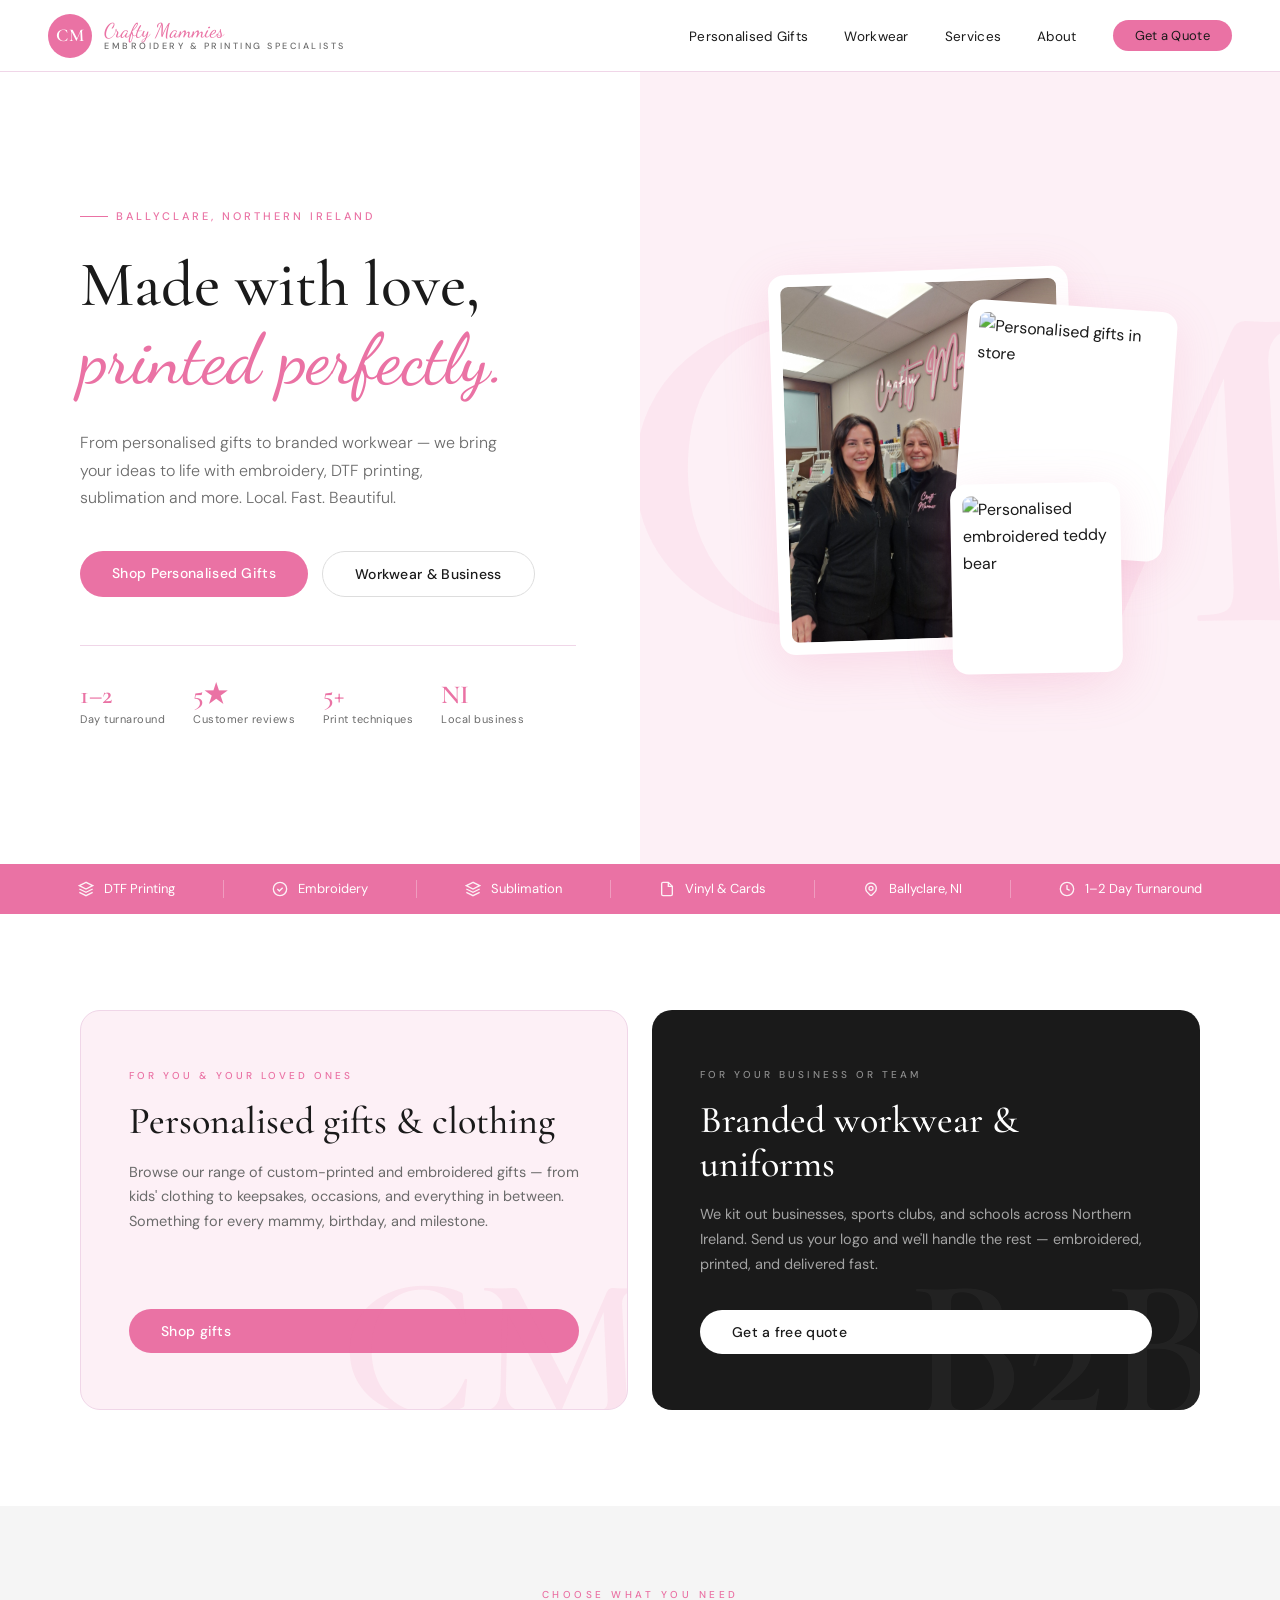
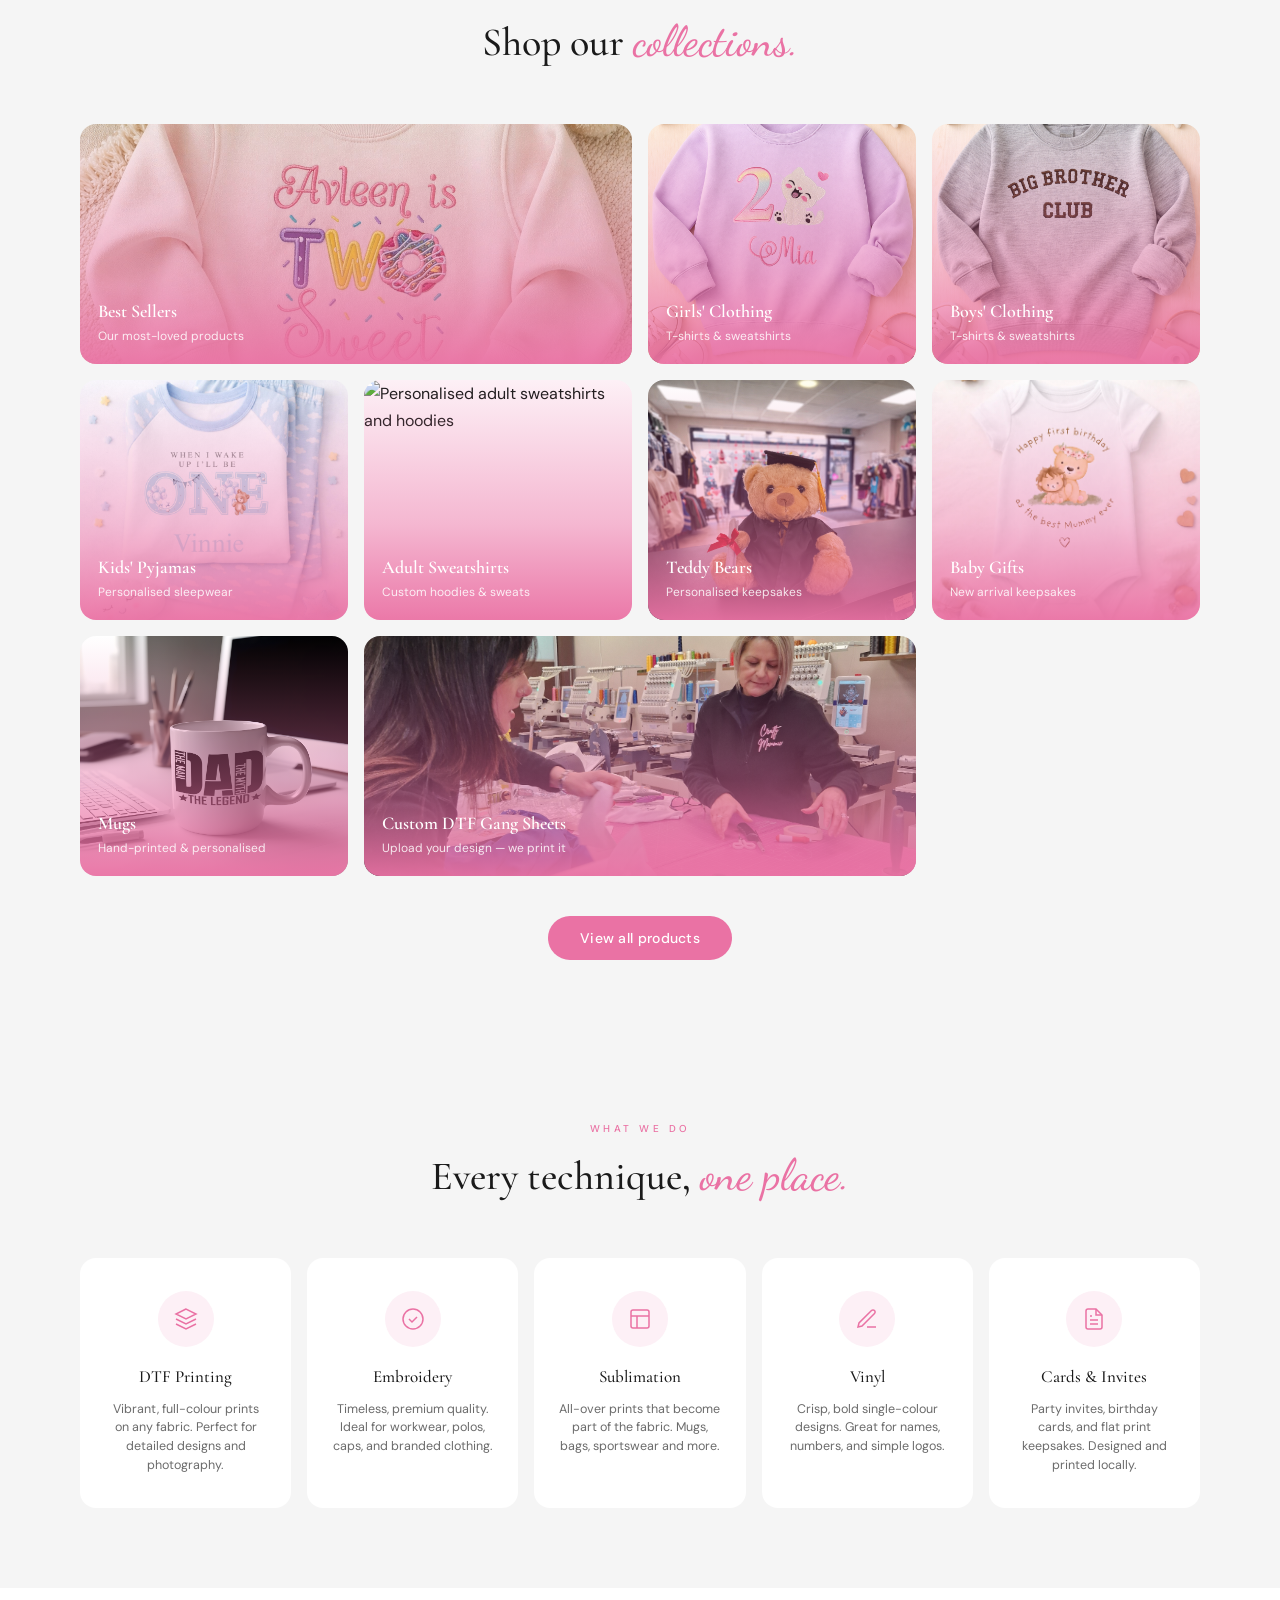
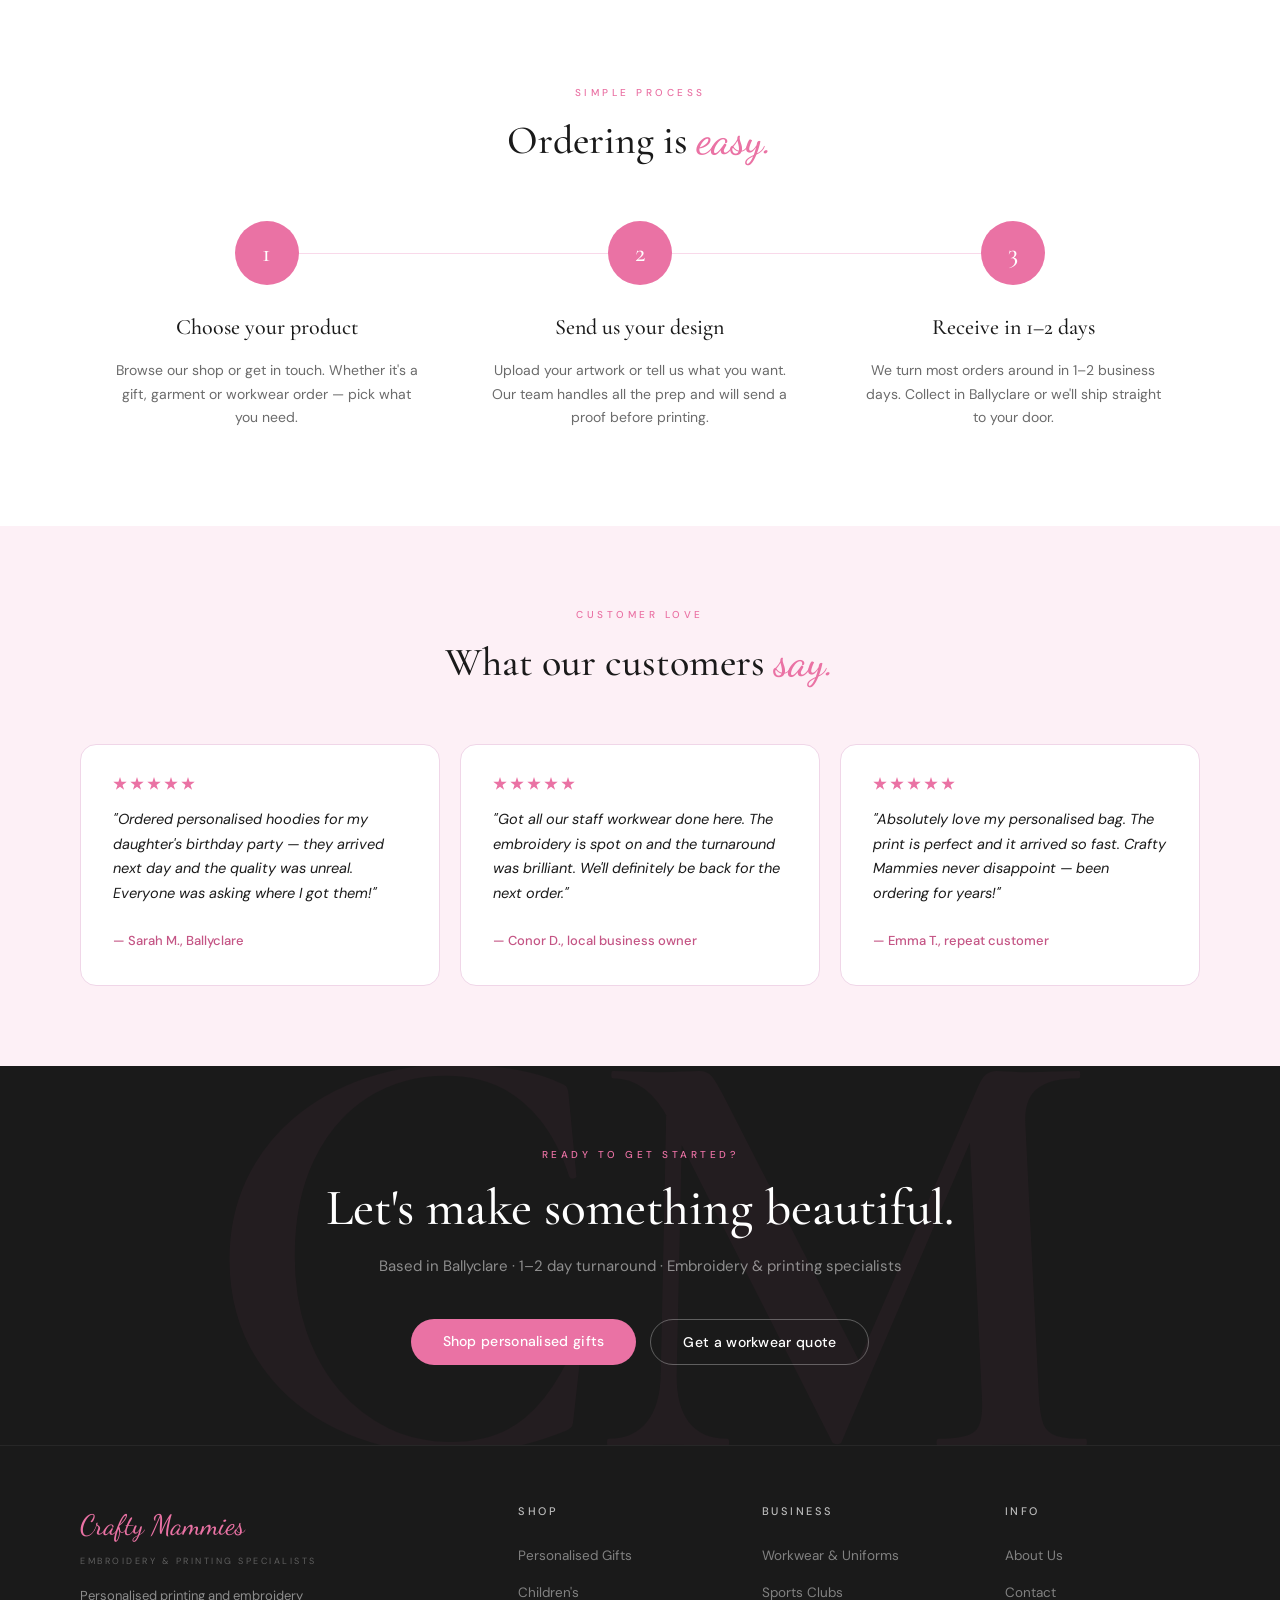
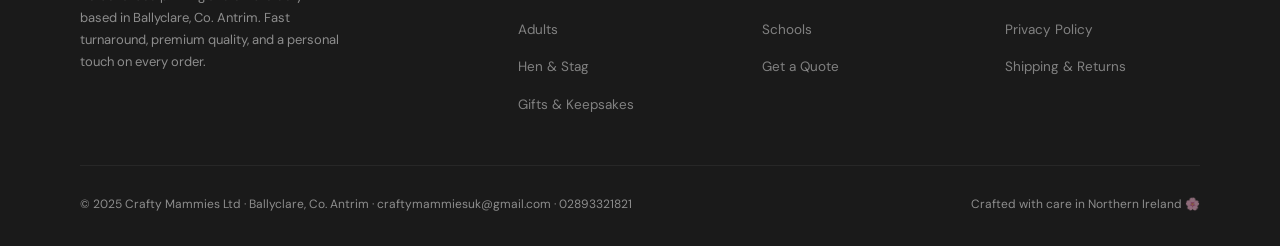
==== index.html @ 232da22d "new file:   .vscode/settings.json new file:   README.md new file:   assets/images/Adult_bag.png new " ====
<!DOCTYPE html>
<html lang="en">
<head>
  <meta charset="UTF-8">
  <meta name="viewport" content="width=device-width, initial-scale=1.0">

  <!-- SEO -->
  <title>Crafty Mammies | Embroidery &amp; Printing Specialists — Ballyclare, NI</title>
  <meta name="description" content="Personalised printing and embroidery based in Ballyclare, Northern Ireland. DTF printing, embroidery, sublimation, vinyl and more. Fast 1–2 day turnaround.">
  <meta name="keywords" content="embroidery Ballyclare, personalised printing NI, DTF printing Northern Ireland, workwear embroidery, custom gifts NI">
  <link rel="canonical" href="https://craftymammies.com/">

  <!-- Open Graph -->
  <meta property="og:title" content="Crafty Mammies | Embroidery &amp; Printing Specialists">
  <meta property="og:description" content="Personalised printing and embroidery based in Ballyclare, NI. Fast 1–2 day turnaround.">
  <meta property="og:image" content="assets/images/og-image.jpg">
  <meta property="og:url" content="https://craftymammies.com/">
  <meta property="og:type" content="website">

  <!-- Fonts -->
  <link rel="preconnect" href="https://fonts.googleapis.com">
  <link rel="preconnect" href="https://fonts.gstatic.com" crossorigin>
  <link href="https://fonts.googleapis.com/css2?family=Cormorant+Garamond:wght@400;500;600&family=DM+Sans:wght@300;400;500&family=Dancing+Script:wght@600&display=swap" rel="stylesheet">

  <!-- Styles -->
  <link rel="stylesheet" href="css/variables.css">
  <link rel="stylesheet" href="css/base.css">
  <link rel="stylesheet" href="css/components.css">
  <link rel="stylesheet" href="css/layout.css">
  <link rel="stylesheet" href="css/home.css">
  <link rel="stylesheet" href="css/responsive.css">

  <!-- Favicon -->
  <link rel="icon" type="image/png" href="assets/icons/favicon.png">
</head>
<body>

  <!-- ── NAV ── -->
  <header>
    <nav class="nav">
      <a href="index.html" class="nav-logo">
        <div class="nav-logo-badge"><span>CM</span></div>
        <div class="nav-logo-text">
          <span class="script">Crafty Mammies</span>
          <span class="tagline">Embroidery &amp; Printing Specialists</span>
        </div>
      </a>
      <ul class="nav-links">
        <li><a href="pages/gifts.html">Personalised Gifts</a></li>
        <li><a href="pages/workwear.html">Workwear</a></li>
        <li><a href="pages/services.html">Services</a></li>
        <li><a href="pages/about.html">About</a></li>
        <li><a href="pages/workwear.html#quote" class="btn btn-primary" style="padding: 9px 22px; font-size: 13px;">Get a Quote</a></li>
      </ul>
      <button class="nav-hamburger" aria-label="Open menu">
        <span></span><span></span><span></span>
      </button>
    </nav>
    <nav class="nav-mobile" aria-label="Mobile navigation">
      <button class="nav-mobile-close" aria-label="Close menu">&times;</button>
      <a href="index.html">Home</a>
      <a href="pages/gifts.html">Personalised Gifts</a>
      <a href="pages/workwear.html">Workwear</a>
      <a href="pages/services.html">Services</a>
      <a href="pages/about.html">About</a>
      <a href="pages/workwear.html#quote">Get a Quote</a>
    </nav>
  </header>

  <main>

    <!-- ── HERO ── -->
    <section class="hero">
      <div class="hero-left">
        <span class="hero-eyebrow">Ballyclare, Northern Ireland</span>
        <h1 class="hero-title">
          Made with love,
          <span class="script-word">printed perfectly.</span>
        </h1>
        <p class="hero-sub">From personalised gifts to branded workwear — we bring your ideas to life with embroidery, DTF printing, sublimation and more. Local. Fast. Beautiful.</p>
        <div class="hero-ctas">
          <a href="pages/gifts.html" class="btn btn-primary">Shop Personalised Gifts</a>
          <a href="pages/workwear.html" class="btn btn-secondary">Workwear &amp; Business</a>
        </div>
        <div class="hero-trust">
          <div class="trust-item">
            <span class="trust-num">1–2</span>
            <span class="trust-label">Day turnaround</span>
          </div>
          <div class="trust-item">
            <span class="trust-num">5★</span>
            <span class="trust-label">Customer reviews</span>
          </div>
          <div class="trust-item">
            <span class="trust-num">5+</span>
            <span class="trust-label">Print techniques</span>
          </div>
          <div class="trust-item">
            <span class="trust-num">NI</span>
            <span class="trust-label">Local business</span>
          </div>
        </div>
      </div>

      <div class="hero-right">
        <div class="hero-img-card main">
          <img src="assets/images/NicoleLivina.jpg" alt="Nicole and Lavinia at Crafty Mammies" />
        </div>

        <div class="hero-img-card secondary">
          <img src="assets/images/shop-interior.jpg" alt="Personalised gifts in store" />
        </div>

        <div class="hero-img-card tertiary">
          <img src="assets/images/teddy-theo.jpg" alt="Personalised embroidered teddy bear" />
        </div>
      </div>
    </section>

    <!-- ── TRUST BAR ── -->
    <div class="trust-bar" aria-label="Key features">
      <div class="trust-bar-item">
        <svg width="16" height="16" viewBox="0 0 24 24" fill="none" stroke="white" stroke-width="2"><path d="M12 2L2 7l10 5 10-5-10-5z"/><path d="M2 17l10 5 10-5"/><path d="M2 12l10 5 10-5"/></svg>
        DTF Printing
      </div>
      <div class="trust-bar-divider"></div>
      <div class="trust-bar-item">
        <svg width="16" height="16" viewBox="0 0 24 24" fill="none" stroke="white" stroke-width="2"><circle cx="12" cy="12" r="10"/><path d="M8 12l3 3 5-5"/></svg>
        Embroidery
      </div>
      <div class="trust-bar-divider"></div>
      <div class="trust-bar-item">
        <svg width="16" height="16" viewBox="0 0 24 24" fill="none" stroke="white" stroke-width="2"><path d="M12 2L2 7l10 5 10-5-10-5z"/><path d="M2 17l10 5 10-5"/><path d="M2 12l10 5 10-5"/></svg>
        Sublimation
      </div>
      <div class="trust-bar-divider"></div>
      <div class="trust-bar-item">
        <svg width="16" height="16" viewBox="0 0 24 24" fill="none" stroke="white" stroke-width="2"><path d="M14 2H6a2 2 0 00-2 2v16a2 2 0 002 2h12a2 2 0 002-2V8z"/><path d="M14 2v6h6"/></svg>
        Vinyl &amp; Cards
      </div>
      <div class="trust-bar-divider"></div>
      <div class="trust-bar-item">
        <svg width="16" height="16" viewBox="0 0 24 24" fill="none" stroke="white" stroke-width="2"><path d="M17.657 16.657L13.414 20.9a2 2 0 01-2.827 0l-4.244-4.243a8 8 0 1111.314 0z"/><circle cx="12" cy="11" r="3"/></svg>
        Ballyclare, NI
      </div>
      <div class="trust-bar-divider"></div>
      <div class="trust-bar-item">
        <svg width="16" height="16" viewBox="0 0 24 24" fill="none" stroke="white" stroke-width="2"><circle cx="12" cy="12" r="10"/><path d="M12 6v6l4 2"/></svg>
        1–2 Day Turnaround
      </div>
    </div>

    <!-- ── AUDIENCE SPLIT ── -->
    <section class="split-section">
      <div class="split-card gifts">
        <div class="split-card-eyebrow">For you &amp; your loved ones</div>
        <h2 class="split-card-title">Personalised gifts &amp; clothing</h2>
        <p class="split-card-body">Browse our range of custom-printed and embroidered gifts — from kids' clothing to keepsakes, occasions, and everything in between. Something for every mammy, birthday, and milestone.</p>
        <a href="pages/gifts.html" class="btn btn-primary">Shop gifts</a>
        <div class="split-card-deco">CM</div>
      </div>
      <div class="split-card workwear">
        <div class="split-card-eyebrow">For your business or team</div>
        <h2 class="split-card-title">Branded workwear &amp; uniforms</h2>
        <p class="split-card-body">We kit out businesses, sports clubs, and schools across Northern Ireland. Send us your logo and we'll handle the rest — embroidered, printed, and delivered fast.</p>
        <a href="pages/workwear.html#quote" class="btn btn-white">Get a free quote</a>
        <div class="split-card-deco">B2B</div>
      </div>
    </section>

    <!-- ── FEATURED PRODUCTS ── -->
    <section class="featured-section">
      <div class="section-header">
        <span class="section-eyebrow">Choose what you need</span>
        <h2 class="section-title">Shop our <span class="script-inline">collections.</span></h2>
      </div>
      <div class="featured-grid">

        <a href="https://craftymammies.com/collections/best-sellers" target="_blank" rel="noopener" class="featured-card featured-card--large">
          <img src="assets/images/Kids_Clothing.png" alt="Best Sellers — personalised kids clothing" loading="lazy" />
          <div class="featured-card-overlay">
            <span class="featured-card-label">Best Sellers</span>
            <span class="featured-card-sub">Our most-loved products</span>
          </div>
        </a>

        <a href="https://craftymammies.com/collections/girls" target="_blank" rel="noopener" class="featured-card">
          <img src="assets/images/mia.png" alt="Girls' personalised clothing" loading="lazy" />
          <div class="featured-card-overlay">
            <span class="featured-card-label">Girls' Clothing</span>
            <span class="featured-card-sub">T-shirts &amp; sweatshirts</span>
          </div>
        </a>

        <a href="https://craftymammies.com/collections/boys" target="_blank" rel="noopener" class="featured-card">
          <img src="assets/images/bigbrogrey.png" alt="Boys' personalised clothing" loading="lazy" />
          <div class="featured-card-overlay">
            <span class="featured-card-label">Boys' Clothing</span>
            <span class="featured-card-sub">T-shirts &amp; sweatshirts</span>
          </div>
        </a>

        <a href="https://craftymammies.com/collections/childrens-pyjamas" target="_blank" rel="noopener" class="featured-card">
          <img src="assets/images/gift2.jpg" alt="Personalised children's pyjamas" loading="lazy" />
          <div class="featured-card-overlay">
            <span class="featured-card-label">Kids' Pyjamas</span>
            <span class="featured-card-sub">Personalised sleepwear</span>
          </div>
        </a>

        <a href="https://craftymammies.com/collections/adult-sweatshirts" target="_blank" rel="noopener" class="featured-card">
          <img src="assets/images/Adults_Clothing.png" alt="Personalised adult sweatshirts and hoodies" loading="lazy" />
          <div class="featured-card-overlay">
            <span class="featured-card-label">Adult Sweatshirts</span>
            <span class="featured-card-sub">Custom hoodies &amp; sweats</span>
          </div>
        </a>

        <a href="https://craftymammies.com/collections/teddy-bears" target="_blank" rel="noopener" class="featured-card">
          <img src="assets/images/Teddy.png" alt="Personalised teddy bear gift" loading="lazy" />
          <div class="featured-card-overlay">
            <span class="featured-card-label">Teddy Bears</span>
            <span class="featured-card-sub">Personalised keepsakes</span>
          </div>
        </a>

        <a href="https://craftymammies.com/collections/baby" target="_blank" rel="noopener" class="featured-card">
          <img src="assets/images/gift3.png" alt="Personalised baby gifts" loading="lazy" />
          <div class="featured-card-overlay">
            <span class="featured-card-label">Baby Gifts</span>
            <span class="featured-card-sub">New arrival keepsakes</span>
          </div>
        </a>

        <a href="https://craftymammies.com/collections/mugs" target="_blank" rel="noopener" class="featured-card">
          <img src="assets/images/dad2.png" alt="Personalised printed mugs" loading="lazy" />
          <div class="featured-card-overlay">
            <span class="featured-card-label">Mugs</span>
            <span class="featured-card-sub">Hand-printed &amp; personalised</span>
          </div>
        </a>

        <a href="https://craftymammies.com/collections/custom-dtf-gang-sheets" target="_blank" rel="noopener" class="featured-card featured-card--large">
          <img src="assets/images/DTF.jpg" alt="Custom printing and design" loading="lazy" />
          <div class="featured-card-overlay">
            <span class="featured-card-label">Custom DTF Gang Sheets</span>
            <span class="featured-card-sub">Upload your design — we print it</span>
          </div>
        </a>

      </div>
      <div style="text-align:center; margin-top: 40px;">
        <a href="pages/gifts.html" class="btn btn-primary">View all products</a>
      </div>
    </section>

    <!-- ── SERVICES ── -->
    <section class="services-section">
      <div class="section-header">
        <span class="section-eyebrow">What we do</span>
        <h2 class="section-title">Every technique, <span class="script-inline">one place.</span></h2>
      </div>
      <div class="services-grid">
        <div class="service-card">
          <div class="service-icon">
            <svg width="24" height="24" viewBox="0 0 24 24" fill="none" stroke="#EA72A4" stroke-width="1.5"><path d="M12 2L2 7l10 5 10-5-10-5z"/><path d="M2 17l10 5 10-5"/><path d="M2 12l10 5 10-5"/></svg>
          </div>
          <div class="service-name">DTF Printing</div>
          <div class="service-desc">Vibrant, full-colour prints on any fabric. Perfect for detailed designs and photography.</div>
        </div>
        <div class="service-card">
          <div class="service-icon">
            <svg width="24" height="24" viewBox="0 0 24 24" fill="none" stroke="#EA72A4" stroke-width="1.5"><circle cx="12" cy="12" r="10"/><path d="M8 12l3 3 5-5"/></svg>
          </div>
          <div class="service-name">Embroidery</div>
          <div class="service-desc">Timeless, premium quality. Ideal for workwear, polos, caps, and branded clothing.</div>
        </div>
        <div class="service-card">
          <div class="service-icon">
            <svg width="24" height="24" viewBox="0 0 24 24" fill="none" stroke="#EA72A4" stroke-width="1.5"><rect x="3" y="3" width="18" height="18" rx="2"/><path d="M3 9h18M9 21V9"/></svg>
          </div>
          <div class="service-name">Sublimation</div>
          <div class="service-desc">All-over prints that become part of the fabric. Mugs, bags, sportswear and more.</div>
        </div>
        <div class="service-card">
          <div class="service-icon">
            <svg width="24" height="24" viewBox="0 0 24 24" fill="none" stroke="#EA72A4" stroke-width="1.5"><path d="M12 20h9"/><path d="M16.5 3.5a2.121 2.121 0 013 3L7 19l-4 1 1-4L16.5 3.5z"/></svg>
          </div>
          <div class="service-name">Vinyl</div>
          <div class="service-desc">Crisp, bold single-colour designs. Great for names, numbers, and simple logos.</div>
        </div>
        <div class="service-card">
          <div class="service-icon">
            <svg width="24" height="24" viewBox="0 0 24 24" fill="none" stroke="#EA72A4" stroke-width="1.5"><path d="M14 2H6a2 2 0 00-2 2v16a2 2 0 002 2h12a2 2 0 002-2V8z"/><path d="M14 2v6h6M16 13H8M16 17H8M10 9H8"/></svg>
          </div>
          <div class="service-name">Cards &amp; Invites</div>
          <div class="service-desc">Party invites, birthday cards, and flat print keepsakes. Designed and printed locally.</div>
        </div>
      </div>
    </section>

    <!-- ── HOW IT WORKS ── -->
    <section class="hiw-section">
      <div class="section-header">
        <span class="section-eyebrow">Simple process</span>
        <h2 class="section-title">Ordering is <span class="script-inline">easy.</span></h2>
      </div>
      <div class="hiw-steps">
        <div class="hiw-step">
          <div class="hiw-num">1</div>
          <h3 class="hiw-title">Choose your product</h3>
          <p class="hiw-body">Browse our shop or get in touch. Whether it's a gift, garment or workwear order — pick what you need.</p>
        </div>
        <div class="hiw-step">
          <div class="hiw-num">2</div>
          <h3 class="hiw-title">Send us your design</h3>
          <p class="hiw-body">Upload your artwork or tell us what you want. Our team handles all the prep and will send a proof before printing.</p>
        </div>
        <div class="hiw-step">
          <div class="hiw-num">3</div>
          <h3 class="hiw-title">Receive in 1–2 days</h3>
          <p class="hiw-body">We turn most orders around in 1–2 business days. Collect in Ballyclare or we'll ship straight to your door.</p>
        </div>
      </div>
    </section>

    <!-- ── REVIEWS ── -->
    <section class="reviews-section">
      <div class="section-header">
        <span class="section-eyebrow">Customer love</span>
        <h2 class="section-title">What our customers <span class="script-inline">say.</span></h2>
      </div>
      <div class="reviews-grid">
        <div class="review-card">
          <div class="review-stars"><div class="star"></div><div class="star"></div><div class="star"></div><div class="star"></div><div class="star"></div></div>
          <p class="review-text">"Ordered personalised hoodies for my daughter's birthday party — they arrived next day and the quality was unreal. Everyone was asking where I got them!"</p>
          <span class="review-author">— Sarah M., Ballyclare</span>
        </div>
        <div class="review-card">
          <div class="review-stars"><div class="star"></div><div class="star"></div><div class="star"></div><div class="star"></div><div class="star"></div></div>
          <p class="review-text">"Got all our staff workwear done here. The embroidery is spot on and the turnaround was brilliant. We'll definitely be back for the next order."</p>
          <span class="review-author">— Conor D., local business owner</span>
        </div>
        <div class="review-card">
          <div class="review-stars"><div class="star"></div><div class="star"></div><div class="star"></div><div class="star"></div><div class="star"></div></div>
          <p class="review-text">"Absolutely love my personalised bag. The print is perfect and it arrived so fast. Crafty Mammies never disappoint — been ordering for years!"</p>
          <span class="review-author">— Emma T., repeat customer</span>
        </div>
      </div>
    </section>

    <!-- ── CTA BANNER ── -->
    <section class="cta-banner">
      <p class="cta-banner-eyebrow">Ready to get started?</p>
      <h2 class="cta-banner-title">Let's make something <span class="script-inline">beautiful.</span></h2>
      <p class="cta-banner-sub">Based in Ballyclare &middot; 1–2 day turnaround &middot; Embroidery &amp; printing specialists</p>
      <div class="cta-banner-btns">
        <a href="pages/gifts.html" class="btn btn-primary">Shop personalised gifts</a>
        <a href="pages/workwear.html#quote" class="btn btn-outline-white">Get a workwear quote</a>
      </div>
    </section>

  </main>

  <!-- ── FOOTER ── -->
  <footer class="footer">
    <div class="footer-grid">
      <div class="footer-brand">
        <span class="script">Crafty Mammies</span>
        <span class="tagline">Embroidery &amp; Printing Specialists</span>
        <p>Personalised printing and embroidery based in Ballyclare, Co. Antrim. Fast turnaround, premium quality, and a personal touch on every order.</p>
      </div>
      <div class="footer-col">
        <h4>Shop</h4>
        <ul>
          <li><a href="pages/gifts.html">Personalised Gifts</a></li>
          <li><a href="pages/gifts.html#children">Children's</a></li>
          <li><a href="pages/gifts.html#adults">Adults</a></li>
          <li><a href="pages/gifts.html#hen-stag">Hen &amp; Stag</a></li>
          <li><a href="pages/gifts.html#gifts">Gifts &amp; Keepsakes</a></li>
        </ul>
      </div>
      <div class="footer-col">
        <h4>Business</h4>
        <ul>
          <li><a href="pages/workwear.html">Workwear &amp; Uniforms</a></li>
          <li><a href="pages/workwear.html#sports">Sports Clubs</a></li>
          <li><a href="pages/workwear.html#schools">Schools</a></li>
          <li><a href="pages/workwear.html#quote">Get a Quote</a></li>
        </ul>
      </div>
      <div class="footer-col">
        <h4>Info</h4>
        <ul>
          <li><a href="pages/about.html">About Us</a></li>
          <li><a href="pages/contact.html">Contact</a></li>
          <li><a href="pages/privacy.html">Privacy Policy</a></li>
          <li><a href="pages/shipping.html">Shipping &amp; Returns</a></li>
        </ul>
      </div>
    </div>
    <div class="footer-bottom">
      <span>© 2025 Crafty Mammies Ltd &middot; Ballyclare, Co. Antrim &middot; craftymammiesuk@gmail.com &middot; 02893321821</span>
      <span>Crafted with care in Northern Ireland 🌸</span>
    </div>
  </footer>

  <!-- Scripts -->
  <script src="js/nav.js"></script>

</body>
</html>
---- css/variables.css ----
/* =========================================
   CRAFTY MAMMIES — Design Tokens
   ========================================= */

:root {
  /* Brand colours */
  --pink:        #EA72A4;
  --pink-dark:   #c45585;
  --pink-light:  #f9d9ea;
  --pink-pale:   #fdf0f6;

  /* Neutrals */
  --black:       #1a1a1a;
  --grey:        #6b6b6b;
  --grey-light:  #f5f5f5;
  --white:       #ffffff;

  /* Typography */
  --serif:   'Cormorant Garamond', Georgia, serif;
  --script:  'Dancing Script', cursive;
  --sans:    'DM Sans', sans-serif;

  /* Spacing scale */
  --space-xs:   8px;
  --space-sm:   16px;
  --space-md:   24px;
  --space-lg:   48px;
  --space-xl:   80px;
  --space-2xl:  96px;

  /* Border radius */
  --radius-sm:  8px;
  --radius-md:  16px;
  --radius-lg:  20px;
  --radius-pill: 100px;

  /* Shadows */
  --shadow-card: 0 12px 48px rgba(234, 114, 164, 0.18);
  --shadow-soft: 0 4px 24px rgba(0, 0, 0, 0.06);

  /* Transitions */
  --transition: 0.2s ease;
}
---- css/base.css ----
/* =========================================
   CRAFTY MAMMIES — Reset & Base
   ========================================= */

*, *::before, *::after {
  box-sizing: border-box;
  margin: 0;
  padding: 0;
}

html {
  scroll-behavior: smooth;
  -webkit-text-size-adjust: 100%;
}

body {
  font-family: var(--sans);
  font-size: 16px;
  font-weight: 400;
  line-height: 1.7;
  color: var(--black);
  background: var(--white);
  overflow-x: hidden;
  -webkit-font-smoothing: antialiased;
  -moz-osx-font-smoothing: grayscale;
}

img {
  display: block;
  max-width: 100%;
  height: auto;
}

a {
  color: inherit;
  text-decoration: none;
}

ul, ol {
  list-style: none;
}

button {
  font-family: inherit;
  cursor: pointer;
  border: none;
  background: none;
}

input, textarea, select {
  font-family: inherit;
  font-size: inherit;
}

/* Utility: visually hidden (accessibility) */
.sr-only {
  position: absolute;
  width: 1px;
  height: 1px;
  padding: 0;
  margin: -1px;
  overflow: hidden;
  clip: rect(0, 0, 0, 0);
  white-space: nowrap;
  border-width: 0;
}

/* Utility: container */
.container {
  width: 100%;
  max-width: 1280px;
  margin: 0 auto;
  padding: 0 var(--space-xl);
}
---- css/components.css ----
/* =========================================
   CRAFTY MAMMIES — Components
   ========================================= */

/* ----- BUTTONS ----- */
.btn {
  display: inline-block;
  padding: 15px 32px;
  border-radius: var(--radius-pill);
  font-family: var(--sans);
  font-size: 14px;
  font-weight: 500;
  letter-spacing: 0.3px;
  line-height: 1;
  cursor: pointer;
  border: none;
  transition: background var(--transition), color var(--transition),
              border-color var(--transition), transform var(--transition);
  text-decoration: none;
}

.btn:hover { transform: translateY(-1px); }

.btn-primary {
  background: var(--pink);
  color: var(--white);
}
.btn-primary:hover { background: var(--pink-dark); }

.btn-secondary {
  background: transparent;
  color: var(--black);
  border: 1.5px solid #ddd;
}
.btn-secondary:hover { border-color: var(--pink); color: var(--pink); }

.btn-white {
  background: var(--white);
  color: var(--black);
}
.btn-white:hover { background: #f5f5f5; }

.btn-outline-white {
  background: transparent;
  color: var(--white);
  border: 1.5px solid rgba(255, 255, 255, 0.3);
}
.btn-outline-white:hover { border-color: var(--white); }

/* ----- SECTION HEADER ----- */
.section-header {
  text-align: center;
  margin-bottom: 56px;
}

.section-eyebrow {
  display: block;
  font-size: 10px;
  font-weight: 500;
  letter-spacing: 3.5px;
  text-transform: uppercase;
  color: var(--pink);
  margin-bottom: 12px;
}

.section-title {
  font-family: var(--serif);
  font-size: clamp(32px, 3.5vw, 40px);
  font-weight: 500;
  color: var(--black);
  line-height: 1.2;
}

.section-title .script-inline {
  font-family: var(--script);
  color: var(--pink);
  font-size: 1.1em;
}

/* ----- REVIEW CARD ----- */
.review-card {
  background: var(--white);
  border-radius: var(--radius-md);
  padding: 32px;
  border: 1px solid #f0d6e8;
}

.review-stars {
  display: flex;
  gap: 3px;
  margin-bottom: 16px;
}

.star {
  width: 14px;
  height: 14px;
  background: var(--pink);
  clip-path: polygon(50% 0%, 61% 35%, 98% 35%, 68% 57%,
                     79% 91%, 50% 70%, 21% 91%, 32% 57%,
                     2% 35%, 39% 35%);
}

.review-text {
  font-size: 14.5px;
  color: var(--black);
  line-height: 1.7;
  margin-bottom: 20px;
  font-style: italic;
}

.review-author {
  font-size: 13px;
  font-weight: 500;
  color: var(--pink-dark);
}

/* ----- SERVICE CARD ----- */
.service-card {
  background: var(--white);
  border-radius: var(--radius-md);
  padding: 32px 24px;
  text-align: center;
  border: 1px solid transparent;
  transition: border-color var(--transition), transform var(--transition),
              box-shadow var(--transition);
}

.service-card:hover {
  border-color: var(--pink-light);
  transform: translateY(-4px);
  box-shadow: 0 16px 40px rgba(234, 114, 164, 0.1);
}

.service-icon {
  width: 56px;
  height: 56px;
  background: var(--pink-pale);
  border-radius: 50%;
  display: flex;
  align-items: center;
  justify-content: center;
  margin: 0 auto 16px;
}

.service-name {
  font-family: var(--serif);
  font-size: 17px;
  font-weight: 500;
  margin-bottom: 8px;
  color: var(--black);
}

.service-desc {
  font-size: 12.5px;
  color: var(--grey);
  line-height: 1.5;
}

/* ----- TRUST BAR ----- */
.trust-bar {
  background: var(--pink);
  padding: 14px 48px;
  display: flex;
  align-items: center;
  justify-content: center;
  gap: 48px;
  overflow: hidden;
  flex-wrap: wrap;
}

.trust-bar-item {
  display: flex;
  align-items: center;
  gap: 10px;
  color: var(--white);
  font-size: 13px;
  font-weight: 400;
  white-space: nowrap;
}

.trust-bar-item svg { opacity: 0.9; flex-shrink: 0; }

.trust-bar-divider {
  width: 1px;
  height: 18px;
  background: rgba(255, 255, 255, 0.3);
}
---- css/layout.css ----
/* =========================================
   CRAFTY MAMMIES — Navigation
   ========================================= */

.nav {
  position: sticky;
  top: 0;
  z-index: 100;
  background: var(--white);
  border-bottom: 1px solid #f0d6e8;
  display: flex;
  align-items: center;
  justify-content: space-between;
  padding: 0 48px;
  height: 72px;
}

/* Logo */
.nav-logo {
  display: flex;
  align-items: center;
  gap: 12px;
  text-decoration: none;
}

.nav-logo-badge {
  width: 44px;
  height: 44px;
  background: var(--pink);
  border-radius: 50%;
  display: flex;
  align-items: center;
  justify-content: center;
  flex-shrink: 0;
}

.nav-logo-badge span {
  font-family: var(--serif);
  font-size: 18px;
  font-weight: 600;
  color: var(--white);
  letter-spacing: 1px;
}

.nav-logo-text {
  display: flex;
  flex-direction: column;
  line-height: 1.1;
}

.nav-logo-text .script {
  font-family: var(--script);
  font-size: 20px;
  color: var(--pink);
}

.nav-logo-text .tagline {
  font-size: 9px;
  letter-spacing: 2.5px;
  text-transform: uppercase;
  color: var(--grey);
  font-weight: 500;
}

/* Links */
.nav-links {
  display: flex;
  align-items: center;
  gap: 36px;
}

.nav-links a {
  font-size: 13.5px;
  font-weight: 400;
  color: var(--black);
  letter-spacing: 0.3px;
  transition: color var(--transition);
}

.nav-links a:hover,
.nav-links a.active {
  color: var(--pink);
}

/* Mobile hamburger (hidden on desktop) */
.nav-hamburger {
  display: none;
  flex-direction: column;
  gap: 5px;
  padding: 4px;
  cursor: pointer;
}

.nav-hamburger span {
  display: block;
  width: 24px;
  height: 2px;
  background: var(--black);
  border-radius: 2px;
  transition: transform var(--transition), opacity var(--transition);
}

/* Mobile nav drawer */
.nav-mobile {
  display: none;
  position: fixed;
  inset: 0;
  z-index: 200;
  background: var(--white);
  flex-direction: column;
  padding: 48px 32px;
  gap: 28px;
}

.nav-mobile.open { display: flex; }

.nav-mobile a {
  font-family: var(--serif);
  font-size: 28px;
  font-weight: 500;
  color: var(--black);
  transition: color var(--transition);
}

.nav-mobile a:hover { color: var(--pink); }

.nav-mobile-close {
  position: absolute;
  top: 24px;
  right: 24px;
  font-size: 28px;
  color: var(--grey);
  background: none;
  border: none;
  cursor: pointer;
  line-height: 1;
}


/* =========================================
   CRAFTY MAMMIES — Footer
   ========================================= */

.footer {
  background: var(--black);
  border-top: 1px solid rgba(255, 255, 255, 0.06);
  padding: 56px 80px 32px;
  color: rgba(255, 255, 255, 0.5);
}

.footer-grid {
  display: grid;
  grid-template-columns: 2fr 1fr 1fr 1fr;
  gap: 48px;
  margin-bottom: 48px;
}

.footer-brand .script {
  font-family: var(--script);
  font-size: 28px;
  color: var(--pink);
  display: block;
  margin-bottom: 4px;
}

.footer-brand .tagline {
  font-size: 9px;
  letter-spacing: 2.5px;
  text-transform: uppercase;
  color: rgba(255, 255, 255, 0.3);
  margin-bottom: 16px;
  display: block;
}

.footer-brand p {
  font-size: 13px;
  line-height: 1.7;
  max-width: 260px;
}

.footer-col h4 {
  font-size: 11px;
  letter-spacing: 2.5px;
  text-transform: uppercase;
  color: rgba(255, 255, 255, 0.7);
  font-weight: 500;
  margin-bottom: 20px;
}

.footer-col ul {
  display: flex;
  flex-direction: column;
  gap: 10px;
}

.footer-col ul li a {
  color: rgba(255, 255, 255, 0.45);
  font-size: 13.5px;
  transition: color var(--transition);
}

.footer-col ul li a:hover { color: var(--pink); }

.footer-bottom {
  display: flex;
  align-items: center;
  justify-content: space-between;
  padding-top: 28px;
  border-top: 1px solid rgba(255, 255, 255, 0.06);
  font-size: 12px;
}
---- css/home.css ----
/* =========================================
   CRAFTY MAMMIES — Homepage Sections
   ========================================= */

/* ----- HERO ----- */
.hero {
  min-height: 88vh;
  display: grid;
  grid-template-columns: 1fr 1fr;
  position: relative;
  overflow: hidden;
}

.hero-left {
  display: flex;
  flex-direction: column;
  justify-content: center;
  padding: 80px 64px 80px 80px;
  position: relative;
  z-index: 2;
}

.hero-eyebrow {
  display: inline-flex;
  align-items: center;
  gap: 8px;
  font-size: 11px;
  font-weight: 500;
  letter-spacing: 3px;
  text-transform: uppercase;
  color: var(--pink);
  margin-bottom: 24px;
}

.hero-eyebrow::before {
  content: '';
  display: block;
  width: 28px;
  height: 1px;
  background: var(--pink);
}

.hero-title {
  font-family: var(--serif);
  font-size: clamp(44px, 5vw, 68px);
  font-weight: 500;
  line-height: 1.1;
  color: var(--black);
  margin-bottom: 8px;
}

.hero-title .script-word {
  font-family: var(--script);
  color: var(--pink);
  font-size: clamp(52px, 5.5vw, 76px);
  display: block;
  line-height: 1.15;
}

.hero-sub {
  font-size: 16px;
  color: var(--grey);
  line-height: 1.7;
  max-width: 420px;
  margin-top: 20px;
  margin-bottom: 40px;
  font-weight: 300;
}

.hero-ctas {
  display: flex;
  gap: 14px;
  flex-wrap: wrap;
}

.hero-trust {
  display: flex;
  gap: 28px;
  margin-top: 48px;
  padding-top: 36px;
  border-top: 1px solid #f0d6e8;
}

.trust-item {
  display: flex;
  flex-direction: column;
  gap: 2px;
}

.trust-num {
  font-family: var(--serif);
  font-size: 26px;
  font-weight: 600;
  color: var(--pink);
  line-height: 1;
}

.trust-label {
  font-size: 11px;
  color: var(--grey);
  letter-spacing: 0.5px;
  font-weight: 400;
}

/* Hero right panel */
.hero-right {
  position: relative;
  overflow: hidden;
  background: var(--pink-pale);
}

.hero-right::before {
  content: 'CM';
  position: absolute;
  font-family: var(--serif);
  font-size: 480px;
  font-weight: 600;
  color: rgba(234, 114, 164, 0.08);
  top: 50%;
  left: 50%;
  transform: translate(-50%, -50%);
  line-height: 1;
  pointer-events: none;
  z-index: 0;
  letter-spacing: -20px;
}

.hero-image-stack {
  position: absolute;
  inset: 0;
  display: flex;
  align-items: center;
  justify-content: center;
  z-index: 1;
}

.hero-img-card {
  position: absolute;
  background: var(--white);
  border-radius: var(--radius-md);
  padding: 12px;
  box-shadow: var(--shadow-card);
  overflow: hidden;
}

.hero-img-card.main {
  width: 300px;
  height: 380px;
  top: 50%;
  left: 50%;
  transform: translate(-62%, -52%) rotate(-2deg);
}

.hero-img-card.secondary {
  width: 210px;
  height: 250px;
  top: 50%;
  left: 50%;
  transform: translate(0%, -65%) rotate(4deg);
}

.hero-img-card.tertiary {
  width: 170px;
  height: 190px;
  top: 50%;
  left: 50%;
  transform: translate(-5%, 8%) rotate(-1deg);
}

.hero-img-card img {
  width: 100%;
  height: 100%;
  object-fit: cover;
  border-radius: var(--radius-sm);
}

/* Show both Nicole & Lavinia in the main card */
.hero-img-card.main img {
  object-position: center 20%;
}

/* Shop interior — centre the display shelves */
.hero-img-card.secondary img {
  object-position: center center;
}

/* Teddy — focus on the bear, not the shelf below */
.hero-img-card.tertiary img {
  object-position: center 30%;
}

/* Placeholder (swap out when images arrive) */
.img-placeholder {
  width: 100%;
  height: 100%;
  background: var(--pink-light);
  border-radius: var(--radius-sm);
  display: flex;
  flex-direction: column;
  align-items: center;
  justify-content: center;
  gap: 8px;
}

.img-placeholder svg { opacity: 0.4; }

.img-placeholder span {
  font-size: 11px;
  color: var(--pink-dark);
  letter-spacing: 1px;
  font-weight: 500;
  opacity: 0.7;
}


/* ----- SPLIT SECTION (audience split) ----- */
.split-section {
  padding: 96px 80px;
  display: grid;
  grid-template-columns: 1fr 1fr;
  gap: 24px;
}

.split-card {
  border-radius: var(--radius-lg);
  padding: 56px 48px;
  position: relative;
  overflow: hidden;
  display: flex;
  flex-direction: column;
  min-height: 400px;
}

.split-card.gifts {
  background: var(--pink-pale);
  border: 1px solid #f0d6e8;
}

.split-card.workwear {
  background: var(--black);
  color: var(--white);
}

.split-card-eyebrow {
  font-size: 10px;
  letter-spacing: 3px;
  text-transform: uppercase;
  font-weight: 500;
  margin-bottom: 16px;
}

.split-card.gifts .split-card-eyebrow { color: var(--pink); }
.split-card.workwear .split-card-eyebrow { color: rgba(255, 255, 255, 0.5); }

.split-card-title {
  font-family: var(--serif);
  font-size: 38px;
  font-weight: 500;
  line-height: 1.15;
  margin-bottom: 16px;
}

.split-card.workwear .split-card-title { color: var(--white); }

.split-card-body {
  font-size: 14.5px;
  line-height: 1.7;
  margin-bottom: 32px;
  flex: 1;
}

.split-card.gifts .split-card-body { color: var(--grey); }
.split-card.workwear .split-card-body { color: rgba(255, 255, 255, 0.6); }

.split-card-deco {
  position: absolute;
  font-family: var(--serif);
  font-size: 200px;
  font-weight: 600;
  line-height: 1;
  bottom: -40px;
  right: -20px;
  pointer-events: none;
}

.split-card.gifts .split-card-deco { color: rgba(234, 114, 164, 0.1); }
.split-card.workwear .split-card-deco { color: rgba(255, 255, 255, 0.04); }


/* ----- SERVICES SECTION ----- */
.services-section {
  padding: 80px;
  background: var(--grey-light);
}

.services-grid {
  display: grid;
  grid-template-columns: repeat(5, 1fr);
  gap: 16px;
}


/* ----- HOW IT WORKS ----- */
.hiw-section {
  padding: 96px 80px;
  background: var(--white);
}

.hiw-steps {
  display: grid;
  grid-template-columns: repeat(3, 1fr);
  gap: 0;
  margin-top: 56px;
  position: relative;
}

.hiw-steps::before {
  content: '';
  position: absolute;
  top: 32px;
  left: calc(16.66% + 16px);
  right: calc(16.66% + 16px);
  height: 1px;
  background: var(--pink-light);
  z-index: 0;
}

.hiw-step {
  text-align: center;
  padding: 0 32px;
  position: relative;
  z-index: 1;
}

.hiw-num {
  width: 64px;
  height: 64px;
  background: var(--pink);
  color: var(--white);
  border-radius: 50%;
  display: flex;
  align-items: center;
  justify-content: center;
  font-family: var(--serif);
  font-size: 26px;
  font-weight: 500;
  margin: 0 auto 24px;
}

.hiw-title {
  font-family: var(--serif);
  font-size: 22px;
  font-weight: 500;
  margin-bottom: 12px;
}

.hiw-body {
  font-size: 14px;
  color: var(--grey);
  line-height: 1.7;
}


/* ----- REVIEWS SECTION ----- */
.reviews-section {
  background: var(--pink-pale);
  padding: 80px;
}

.reviews-grid {
  display: grid;
  grid-template-columns: repeat(3, 1fr);
  gap: 20px;
  margin-top: 48px;
}


/* ----- CTA BANNER ----- */
.cta-banner {
  background: var(--black);
  padding: 80px;
  text-align: center;
  position: relative;
  overflow: hidden;
}

.cta-banner::before {
  content: 'CM';
  position: absolute;
  font-family: var(--serif);
  font-size: 600px;
  font-weight: 600;
  color: rgba(234, 114, 164, 0.04);
  top: 50%;
  left: 50%;
  transform: translate(-50%, -50%);
  pointer-events: none;
  letter-spacing: -20px;
  line-height: 1;
}

.cta-banner-eyebrow {
  font-size: 10px;
  letter-spacing: 3.5px;
  text-transform: uppercase;
  color: var(--pink);
  font-weight: 500;
  margin-bottom: 16px;
}

.cta-banner-title {
  font-family: var(--serif);
  font-size: clamp(36px, 4vw, 52px);
  font-weight: 500;
  color: var(--white);
  line-height: 1.15;
  margin-bottom: 16px;
  position: relative;
  z-index: 1;
}

.cta-banner-sub {
  color: rgba(255, 255, 255, 0.5);
  font-size: 15px;
  margin-bottom: 40px;
  position: relative;
  z-index: 1;
}

.cta-banner-btns {
  display: flex;
  gap: 14px;
  justify-content: center;
  position: relative;
  z-index: 1;
  flex-wrap: wrap;
}


/* ----- ANIMATIONS ----- */
@keyframes fadeUp {
  from { opacity: 0; transform: translateY(20px); }
  to   { opacity: 1; transform: translateY(0); }
}

.hero-eyebrow { animation: fadeUp 0.6s ease both; animation-delay: 0.1s; }
.hero-title   { animation: fadeUp 0.6s ease both; animation-delay: 0.2s; }
.hero-sub     { animation: fadeUp 0.6s ease both; animation-delay: 0.3s; }
.hero-ctas    { animation: fadeUp 0.6s ease both; animation-delay: 0.4s; }
.hero-trust   { animation: fadeUp 0.6s ease both; animation-delay: 0.5s; }
.hero-right   { animation: fadeUp 0.6s ease both; animation-delay: 0.2s; }

/* ── FEATURED PRODUCTS GRID ── */
.featured-section {
  padding: 80px;
  background: var(--grey-light);
}

.featured-grid {
  display: grid;
  grid-template-columns: repeat(4, 1fr);
  grid-auto-rows: 240px;
  gap: 16px;
  margin-top: 48px;
}

.featured-card {
  position: relative;
  border-radius: var(--radius-md);
  overflow: hidden;
  text-decoration: none;
  display: block;
  background: var(--pink-pale);
}

.featured-card--large {
  grid-column: span 2;
}

.featured-card img {
  width: 100%;
  height: 100%;
  object-fit: cover;
  transition: transform 0.4s ease;
  display: block;
}

.featured-card:hover img {
  transform: scale(1.06);
}

.featured-card-overlay {
  position: absolute;
  inset: 0;
  padding: 18px;
  display: flex;
  flex-direction: column;
  justify-content: flex-end;
  background: linear-gradient(
    to top,
    rgba(234, 114, 164, 0.95) 0%,
    rgba(234, 114, 164, 0.45) 40%,
    rgba(234, 114, 164, 0.00) 100%
  );
  z-index: 2;
}

.featured-card-label {
  font-family: var(--serif);
  font-size: 18px;
  font-weight: 600;
  color: #ffffff;
  line-height: 1.2;
  margin-bottom: 3px;
}

.featured-card-sub {
  font-size: 12px;
  color: rgba(255, 255, 255, 0.85);
  font-weight: 400;
}

@media (max-width: 1024px) {
  .featured-section { padding: 64px 48px; }
  .featured-grid { grid-template-columns: repeat(3, 1fr); grid-auto-rows: 200px; }
  .featured-card--large { grid-column: span 2; }
}

@media (max-width: 768px) {
  .featured-section { padding: 48px 20px; }
  .featured-grid { grid-template-columns: repeat(2, 1fr); grid-auto-rows: 170px; gap: 10px; }
  .featured-card--large { grid-column: span 2; }
  .featured-card-label { font-size: 15px; }
}
---- css/responsive.css ----
/* =========================================
   CRAFTY MAMMIES — Responsive
   Breakpoints: tablet 1024px, mobile 768px
   ========================================= */

/* ---- TABLET ---- */
@media (max-width: 1024px) {

  .container { padding: 0 var(--space-lg); }

  .nav { padding: 0 32px; }
  .nav-links { gap: 24px; }

  .hero {
    min-height: auto;
    grid-template-columns: 1fr;
  }

  .hero-left { padding: 64px 48px; }

  .hero-right { min-height: 380px; }

  .split-section { padding: var(--space-xl) 48px; }

  .services-grid { grid-template-columns: repeat(3, 1fr); }

  .footer { padding: 48px 48px 28px; }

  .footer-grid {
    grid-template-columns: 1fr 1fr;
    gap: 36px;
  }

  .footer-brand { grid-column: 1 / -1; }
}

/* ---- MOBILE ---- */
@media (max-width: 768px) {

  .container { padding: 0 var(--space-sm); }

  /* Nav */
  .nav { padding: 0 20px; height: 64px; }
  .nav-links { display: none; }
  .nav-hamburger { display: flex; }

  /* Hero layout */
  .hero { grid-template-columns: 1fr; }

  .hero-left { padding: 48px 24px 40px; }

  .hero-right { min-height: 380px; }

  .hero-ctas { flex-direction: column; }
  .hero-ctas .btn { text-align: center; width: 100%; }

  /* Trust stats — 2×2 grid on mobile */
  .hero-trust {
    display: grid;
    grid-template-columns: 1fr 1fr;
    gap: 20px 16px;
    margin-top: 36px;
    padding-top: 28px;
  }

  .trust-num { font-size: 22px; }
  .trust-label { font-size: 11px; }

  /* Hero image cards — scale down for mobile */
  .hero-img-card { padding: 8px; }

  .hero-img-card.main {
    width: 190px;
    height: 240px;
    transform: translate(-62%, -52%) rotate(-2deg);
  }

  .hero-img-card.secondary {
    width: 135px;
    height: 162px;
    transform: translate(0%, -65%) rotate(4deg);
  }

  .hero-img-card.tertiary {
    width: 112px;
    height: 126px;
    transform: translate(-5%, 8%) rotate(-1deg);
  }

  /* Trust bar */
  .trust-bar {
    padding: 14px 24px;
    gap: 24px;
    justify-content: flex-start;
    overflow-x: auto;
    -webkit-overflow-scrolling: touch;
  }

  .trust-bar-divider { display: none; }

  /* Split section */
  .split-section {
    padding: 48px 20px;
    grid-template-columns: 1fr;
  }

  .split-card {
    min-height: auto;
    padding: 40px 28px;
  }

  /* Services */
  .services-section { padding: 56px 20px; }

  .services-grid {
    grid-template-columns: repeat(2, 1fr);
    gap: 12px;
  }

  .services-grid .service-card:last-child { grid-column: 1 / -1; }

  /* How it works */
  .hiw-section { padding: 56px 20px; }

  .hiw-steps {
    grid-template-columns: 1fr;
    gap: 40px;
  }

  .hiw-steps::before { display: none; }

  /* Reviews */
  .reviews-section { padding: 56px 20px; }

  .reviews-grid {
    grid-template-columns: 1fr;
    gap: 16px;
  }

  /* Featured grid */
  .featured-section { padding: 48px 20px; }

  .featured-grid {
    grid-template-columns: 1fr;
    grid-auto-rows: 200px;
    gap: 12px;
  }

  .featured-card--large { grid-column: span 1; }

  /* CTA banner */
  .cta-banner { padding: 56px 24px; }

  .cta-banner-title { font-size: 36px; }

  .cta-banner-btns {
    flex-direction: column;
    align-items: center;
  }

  .cta-banner-btns .btn {
    width: 100%;
    max-width: 320px;
    text-align: center;
  }

  /* Section headers */
  .section-title { font-size: 28px; }

  /* Footer */
  .footer { padding: 48px 20px 24px; }

  .footer-grid {
    grid-template-columns: 1fr;
    gap: 32px;
  }

  .footer-bottom {
    flex-direction: column;
    gap: 8px;
    text-align: center;
  }
}
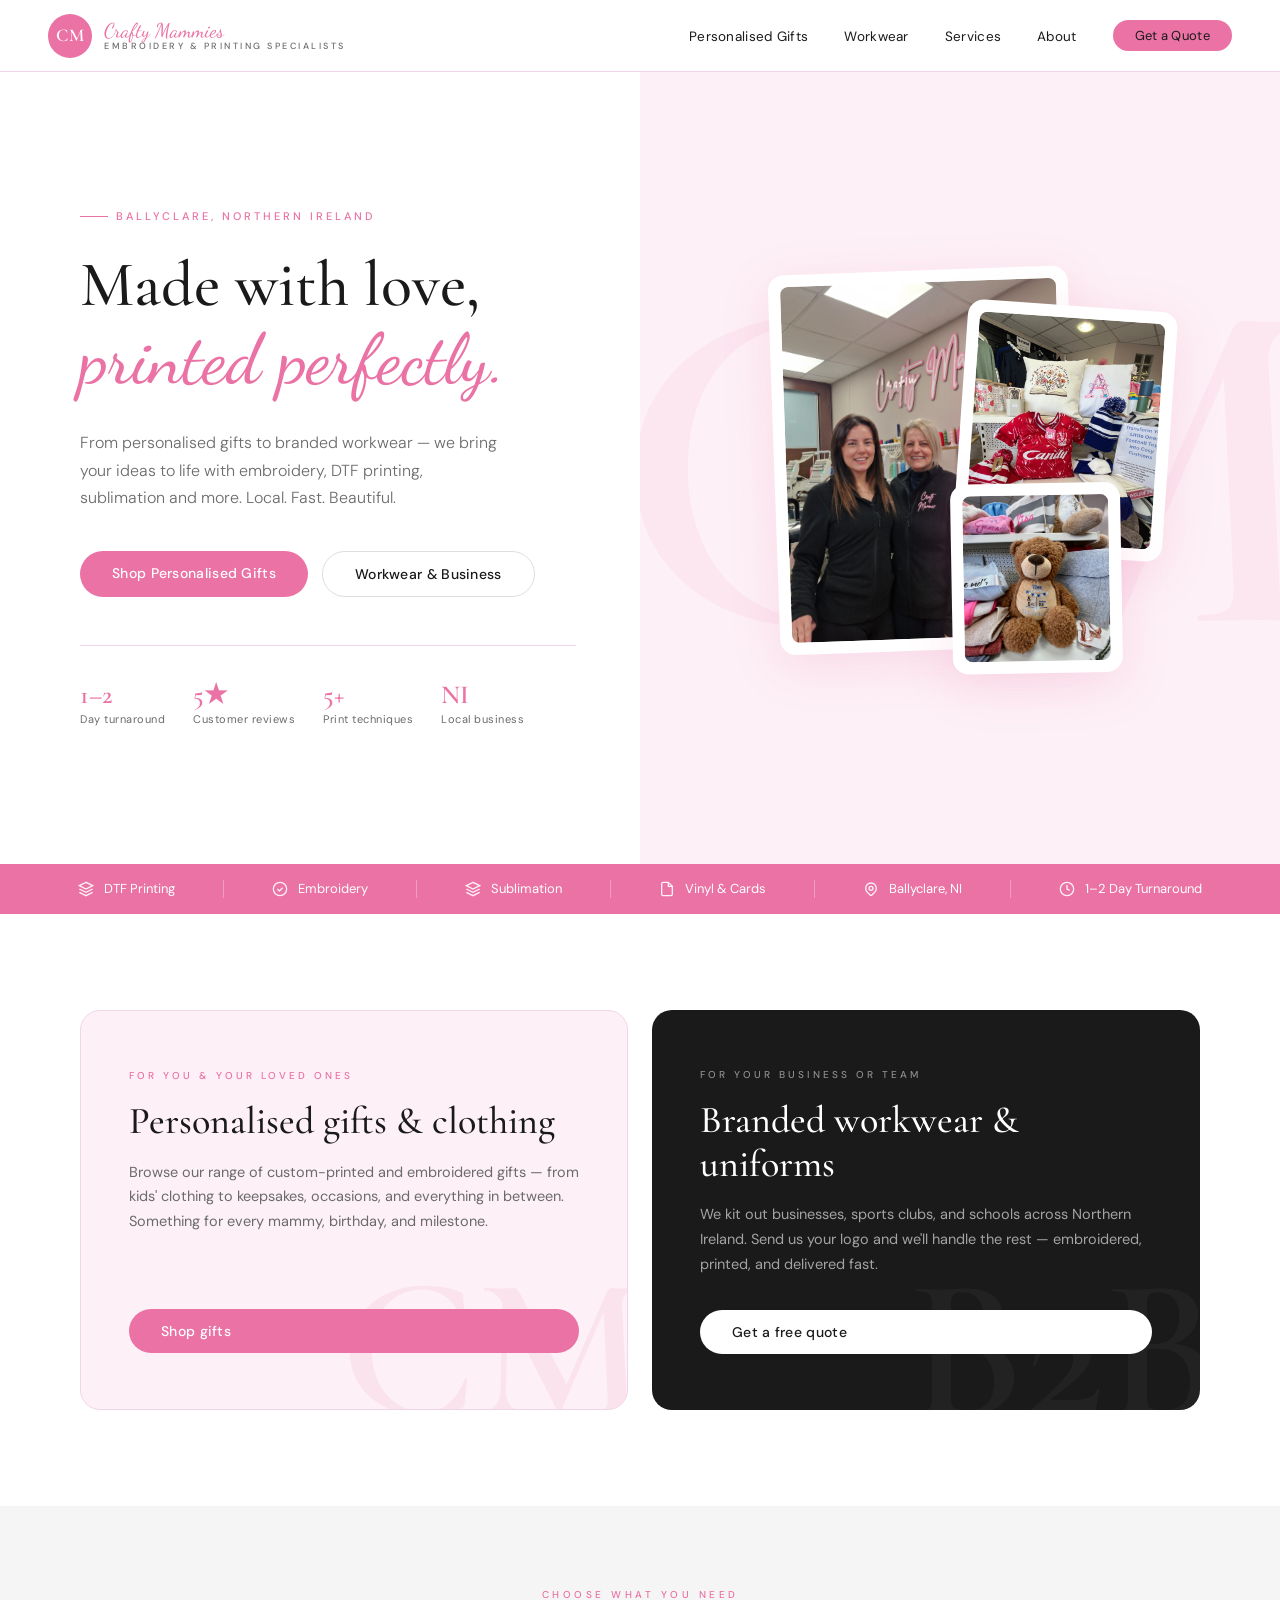
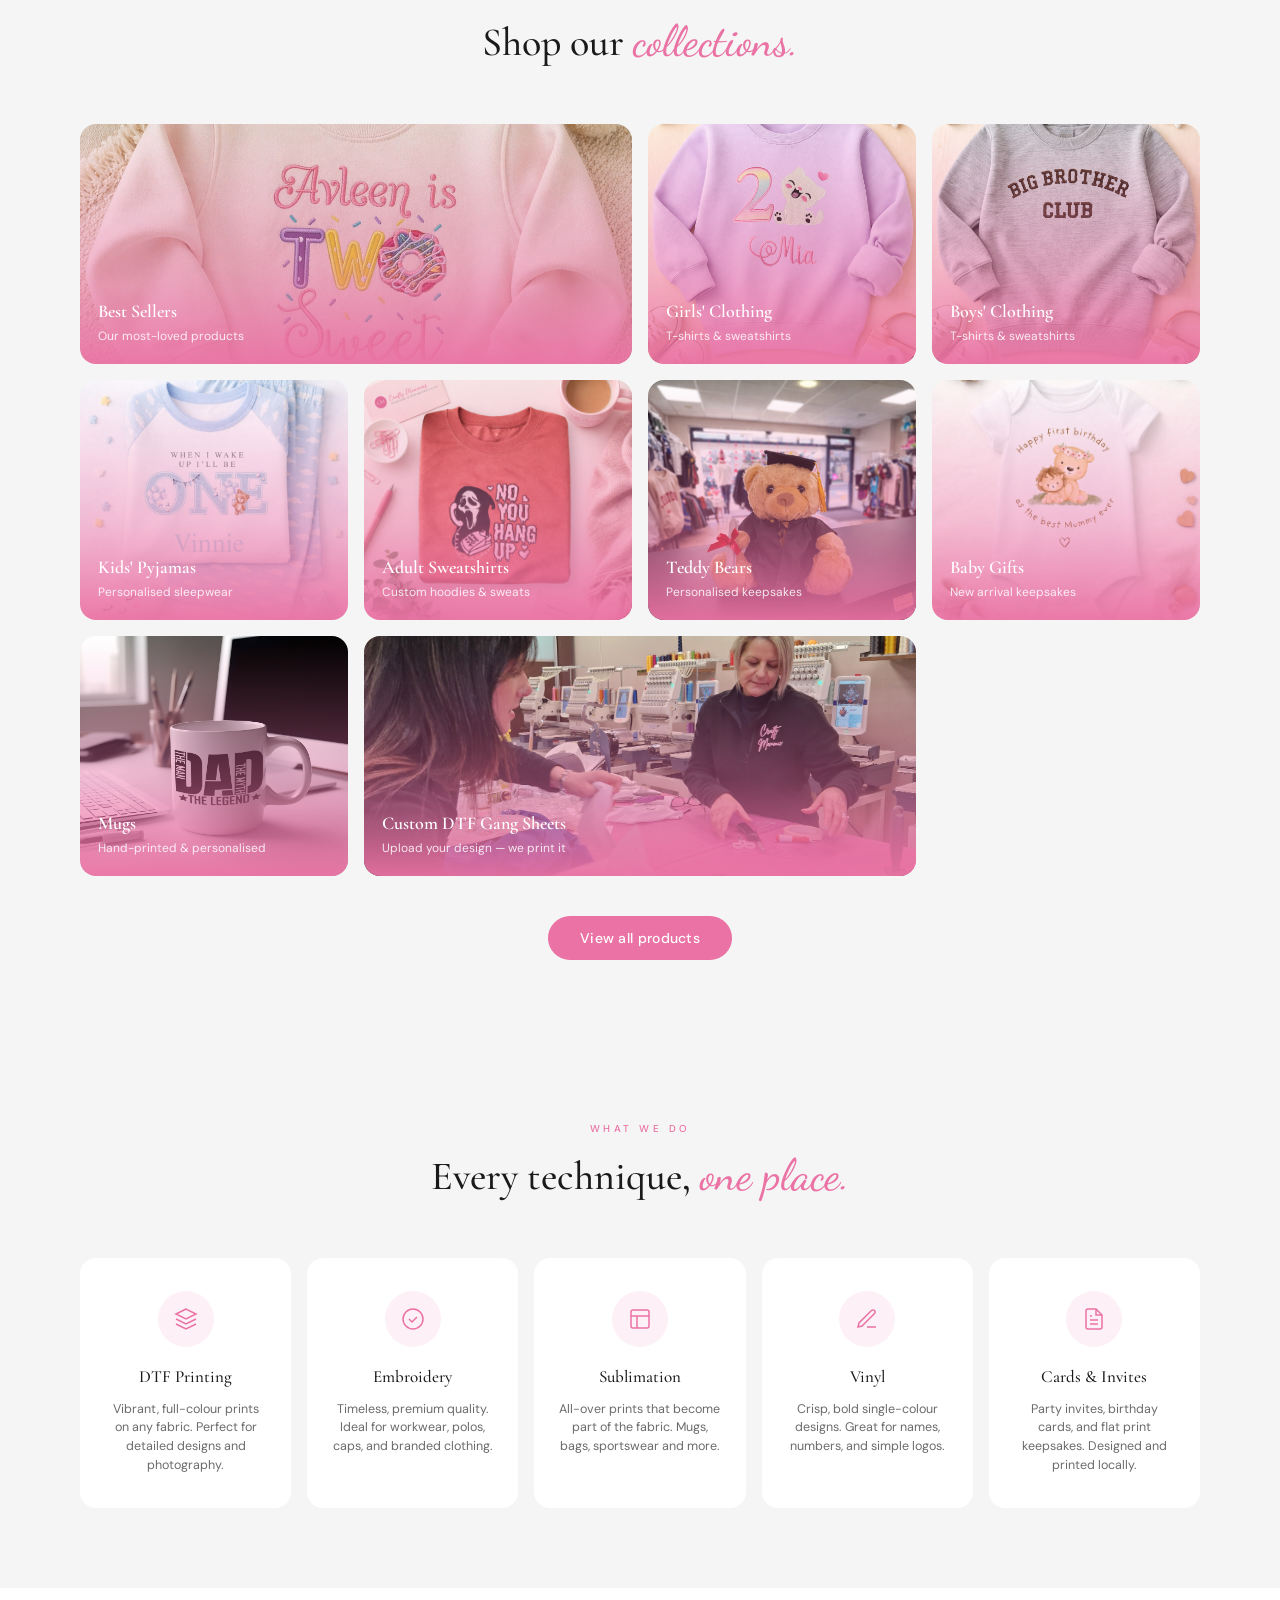
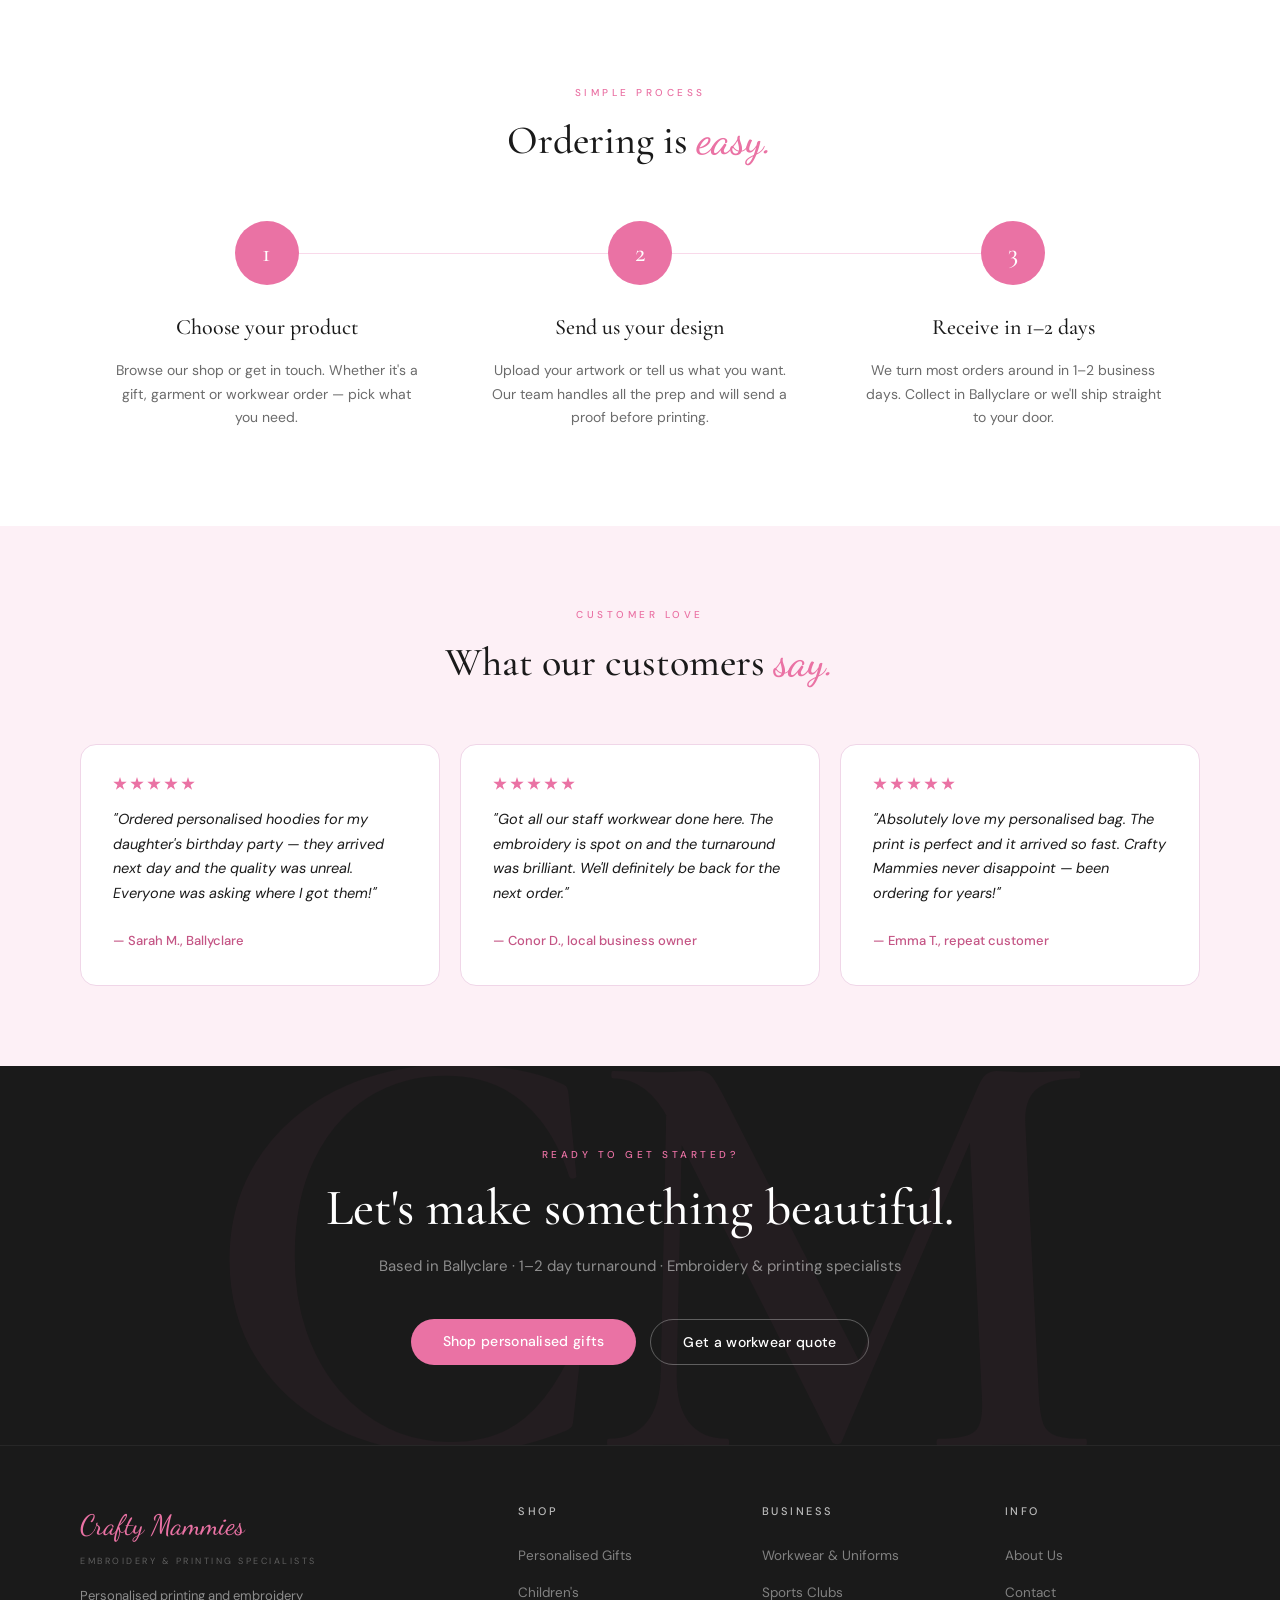
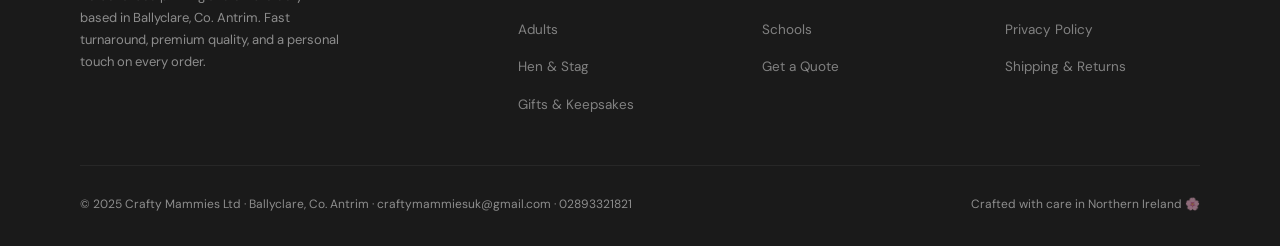
==== commit 4641f424: "updated images Co-authored-by: Copilot <copilot@github.com>" ====
--- a/index.html
+++ b/index.html
@@ -108,11 +108,11 @@
         </div>
 
         <div class="hero-img-card secondary">
-          <img src="assets/images/shop-interior.jpg" alt="Personalised gifts in store" />
+          <img src="assets/images/shop-interior.JPG" alt="Personalised gifts in store" />
         </div>
 
         <div class="hero-img-card tertiary">
-          <img src="assets/images/teddy-theo.jpg" alt="Personalised embroidered teddy bear" />
+          <img src="assets/images/teddy-theo.JPG" alt="Personalised embroidered teddy bear" />
         </div>
       </div>
     </section>
@@ -209,7 +209,7 @@
         </a>
 
         <a href="https://craftymammies.com/collections/adult-sweatshirts" target="_blank" rel="noopener" class="featured-card">
-          <img src="assets/images/Adults_Clothing.png" alt="Personalised adult sweatshirts and hoodies" loading="lazy" />
+          <img src="assets/images/adults_clothing.png" alt="Personalised adult sweatshirts and hoodies" loading="lazy" />
           <div class="featured-card-overlay">
             <span class="featured-card-label">Adult Sweatshirts</span>
             <span class="featured-card-sub">Custom hoodies &amp; sweats</span>
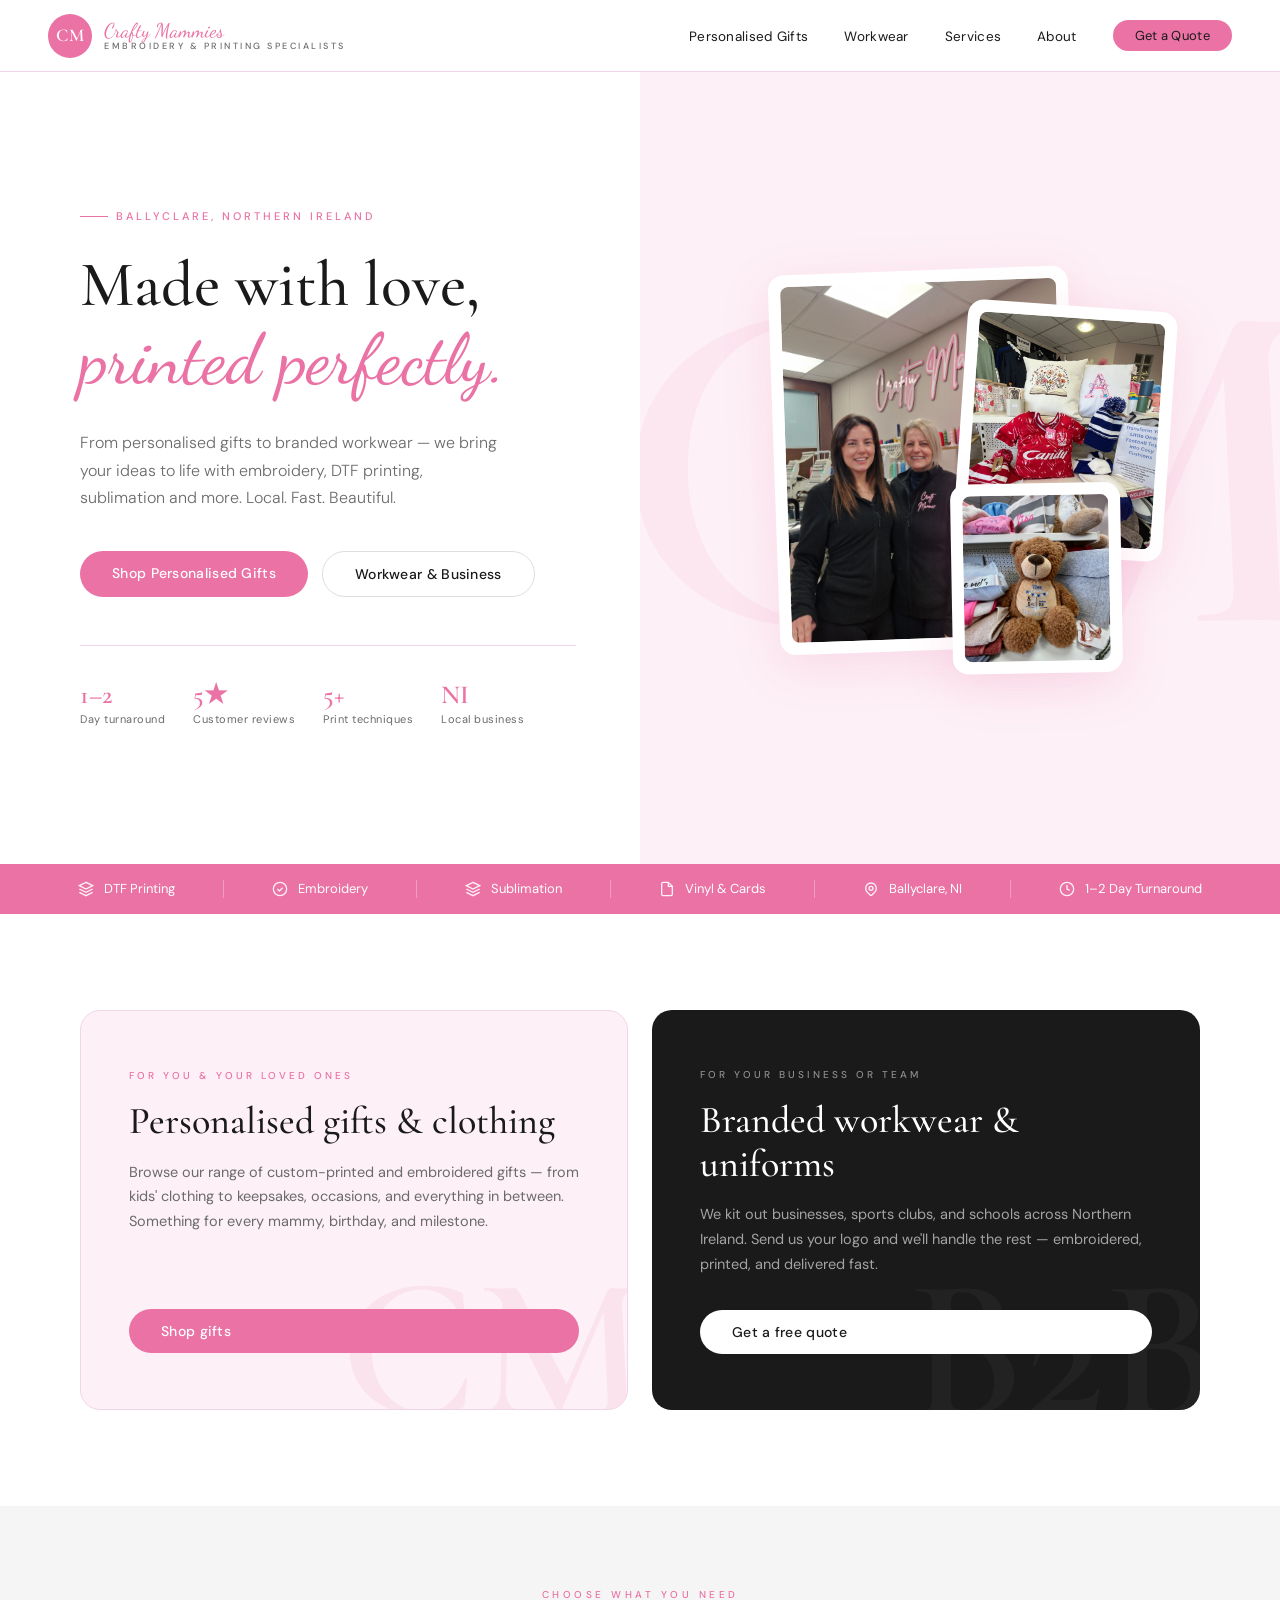
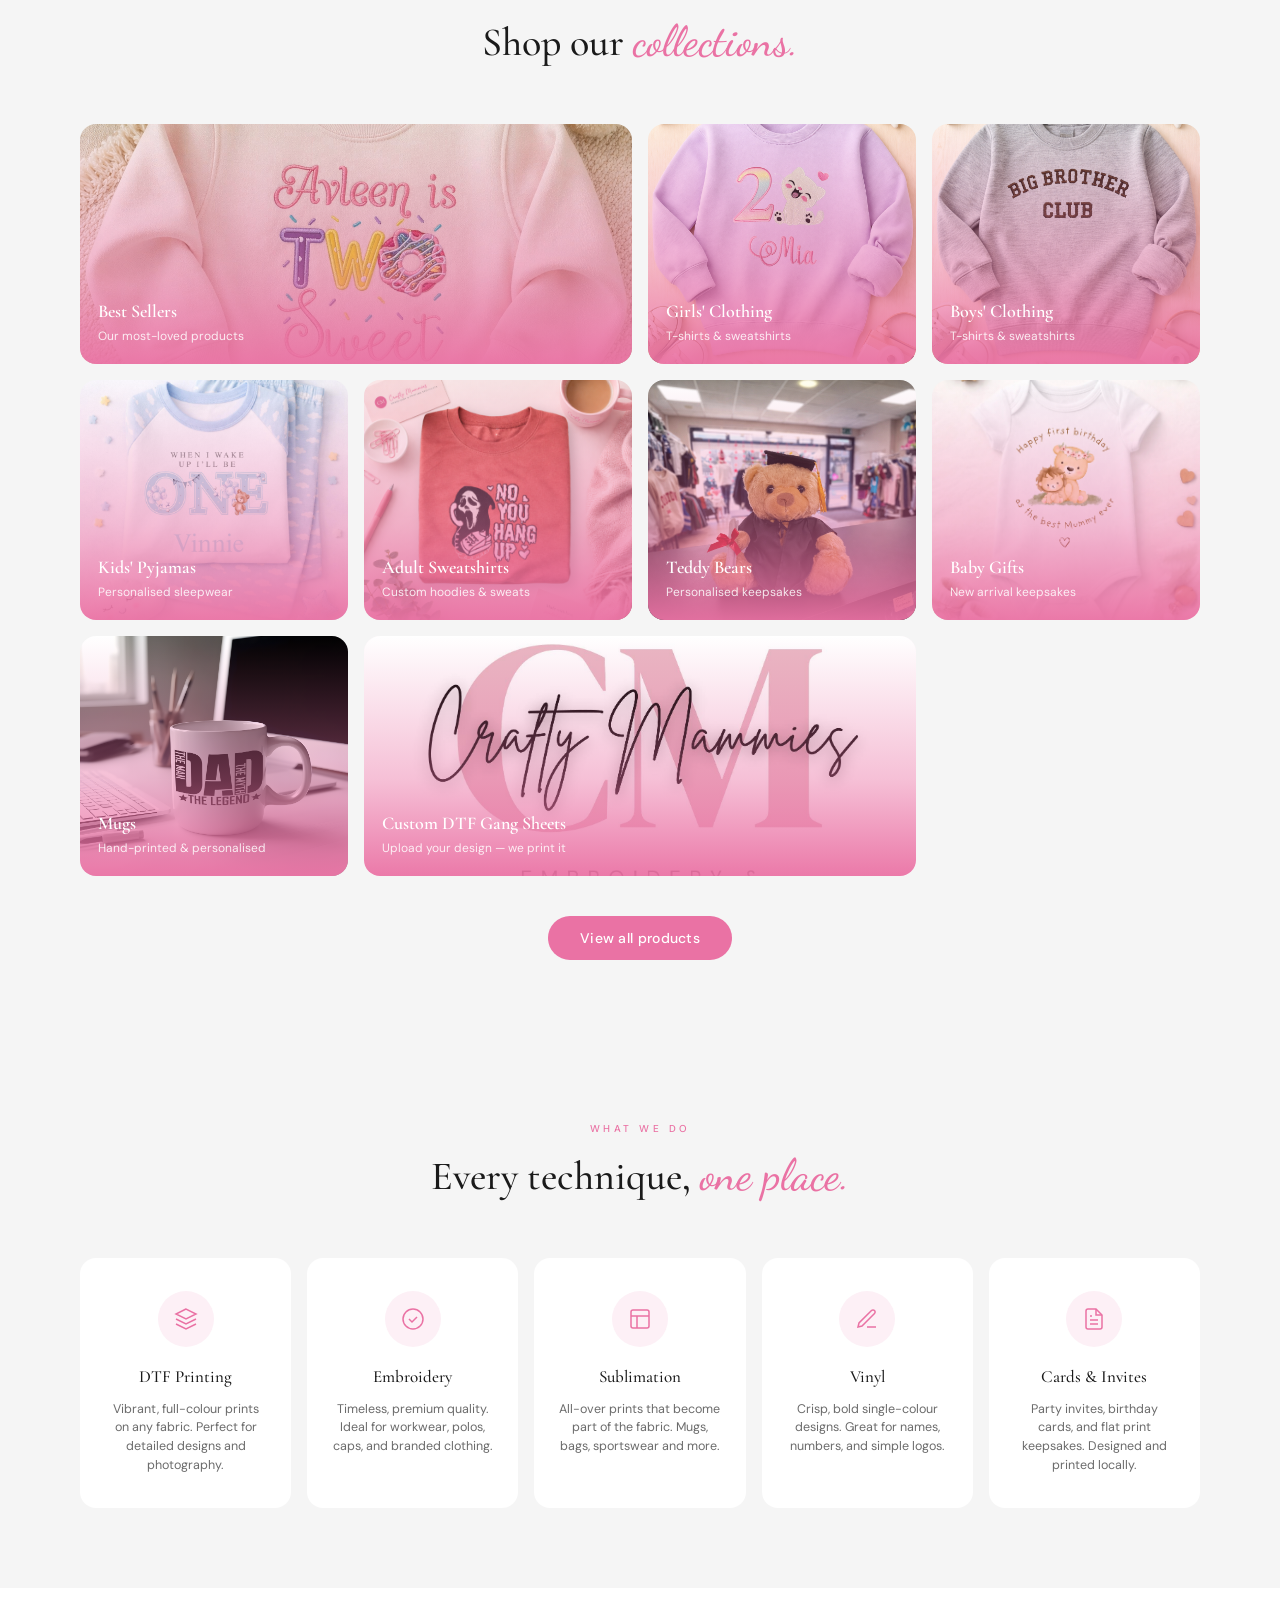
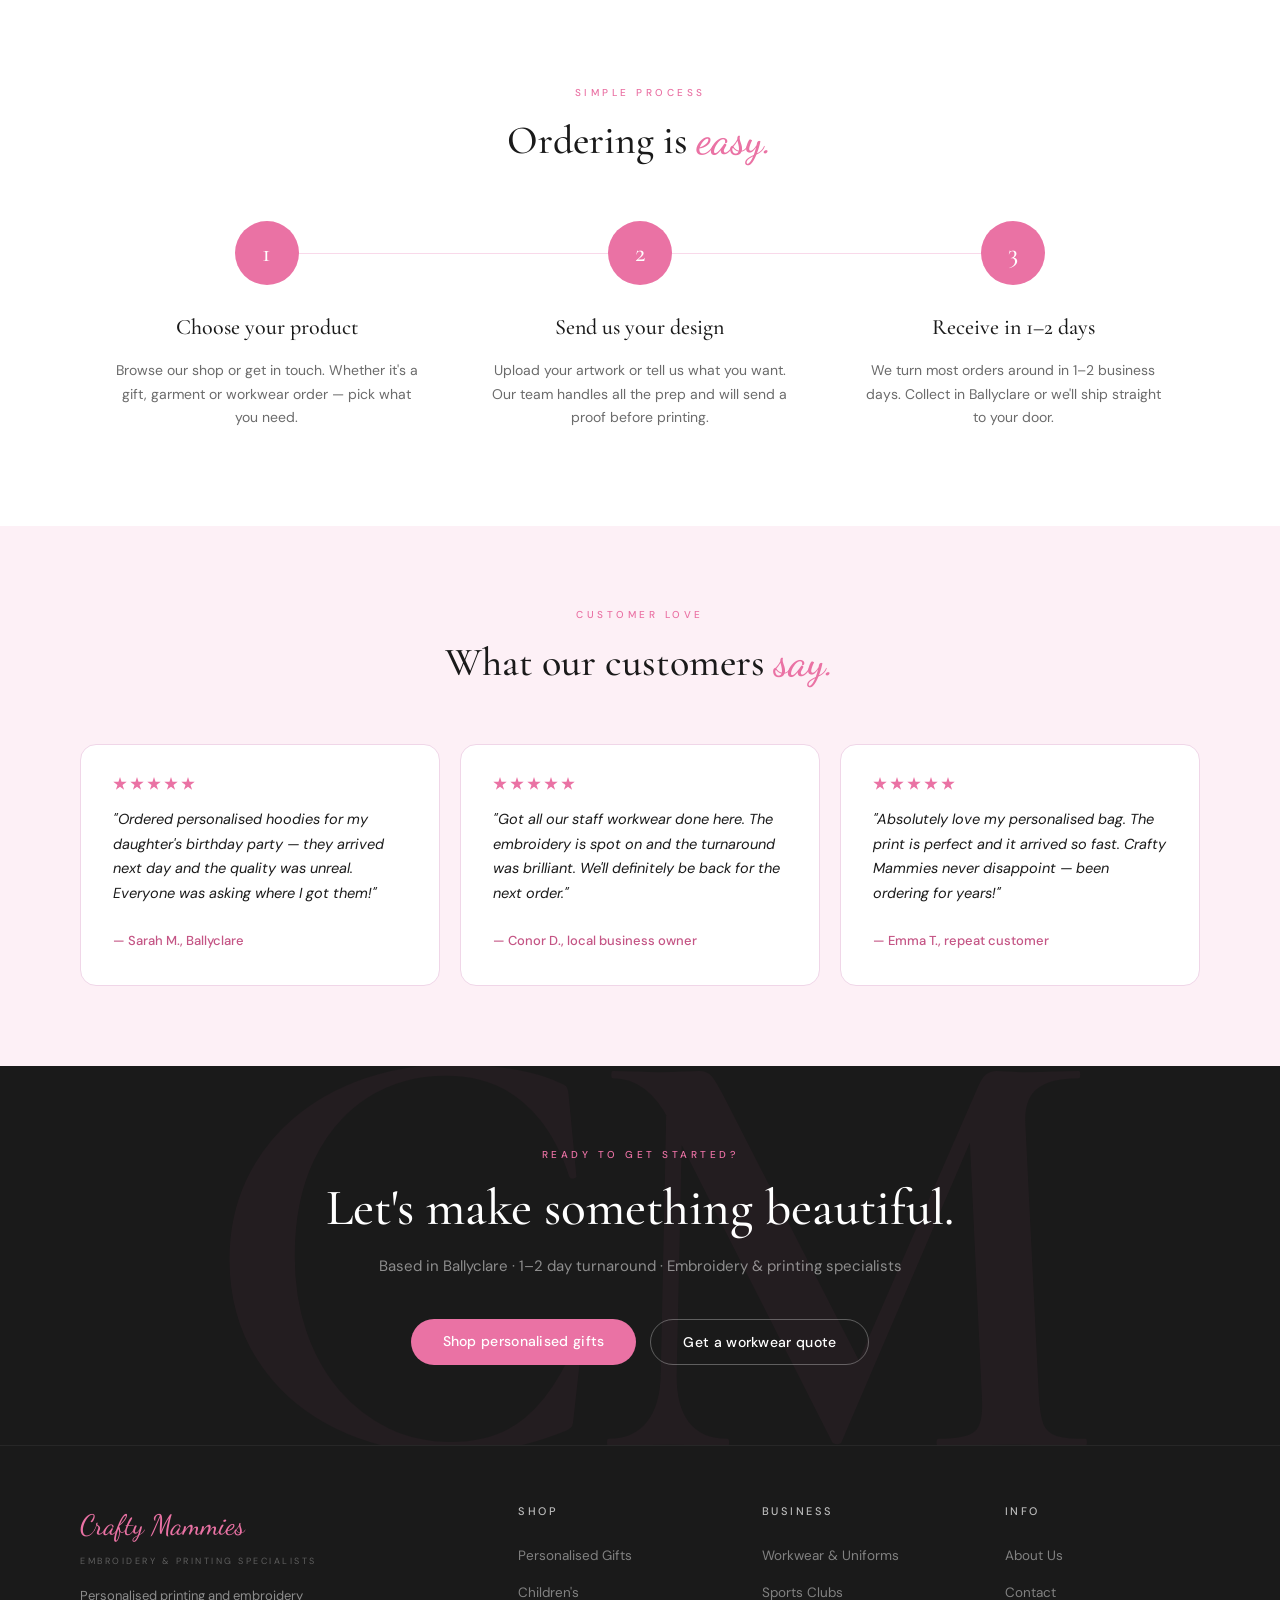
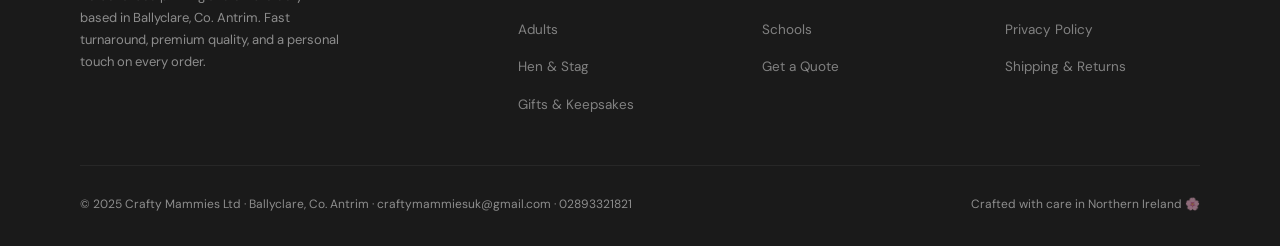
==== commit 9665e47a: "updated workwear" ====
--- a/index.html
+++ b/index.html
@@ -241,7 +241,7 @@
         </a>
 
         <a href="https://craftymammies.com/collections/custom-dtf-gang-sheets" target="_blank" rel="noopener" class="featured-card featured-card--large">
-          <img src="assets/images/DTF.jpg" alt="Custom printing and design" loading="lazy" />
+          <img src="assets/images/craftymammies.jpg" alt="Custom printing and design" loading="lazy" />
           <div class="featured-card-overlay">
             <span class="featured-card-label">Custom DTF Gang Sheets</span>
             <span class="featured-card-sub">Upload your design — we print it</span>
